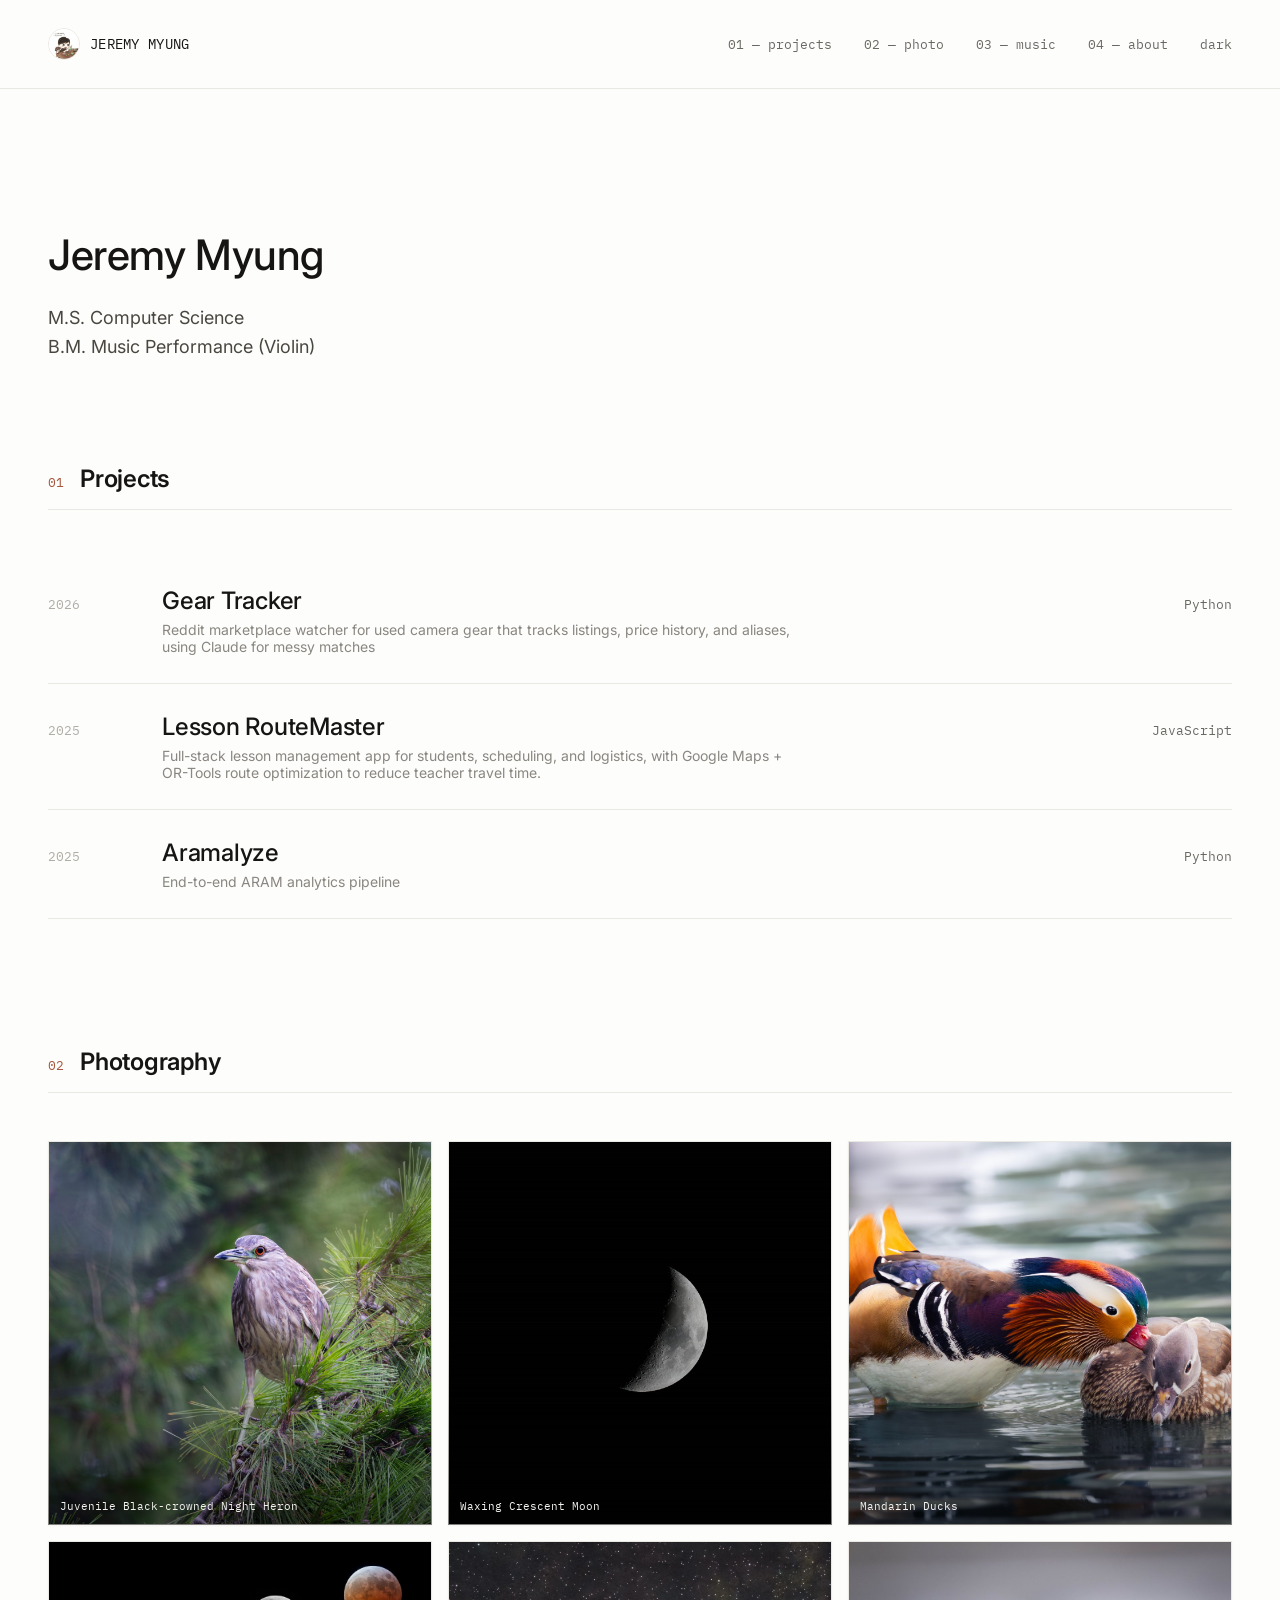
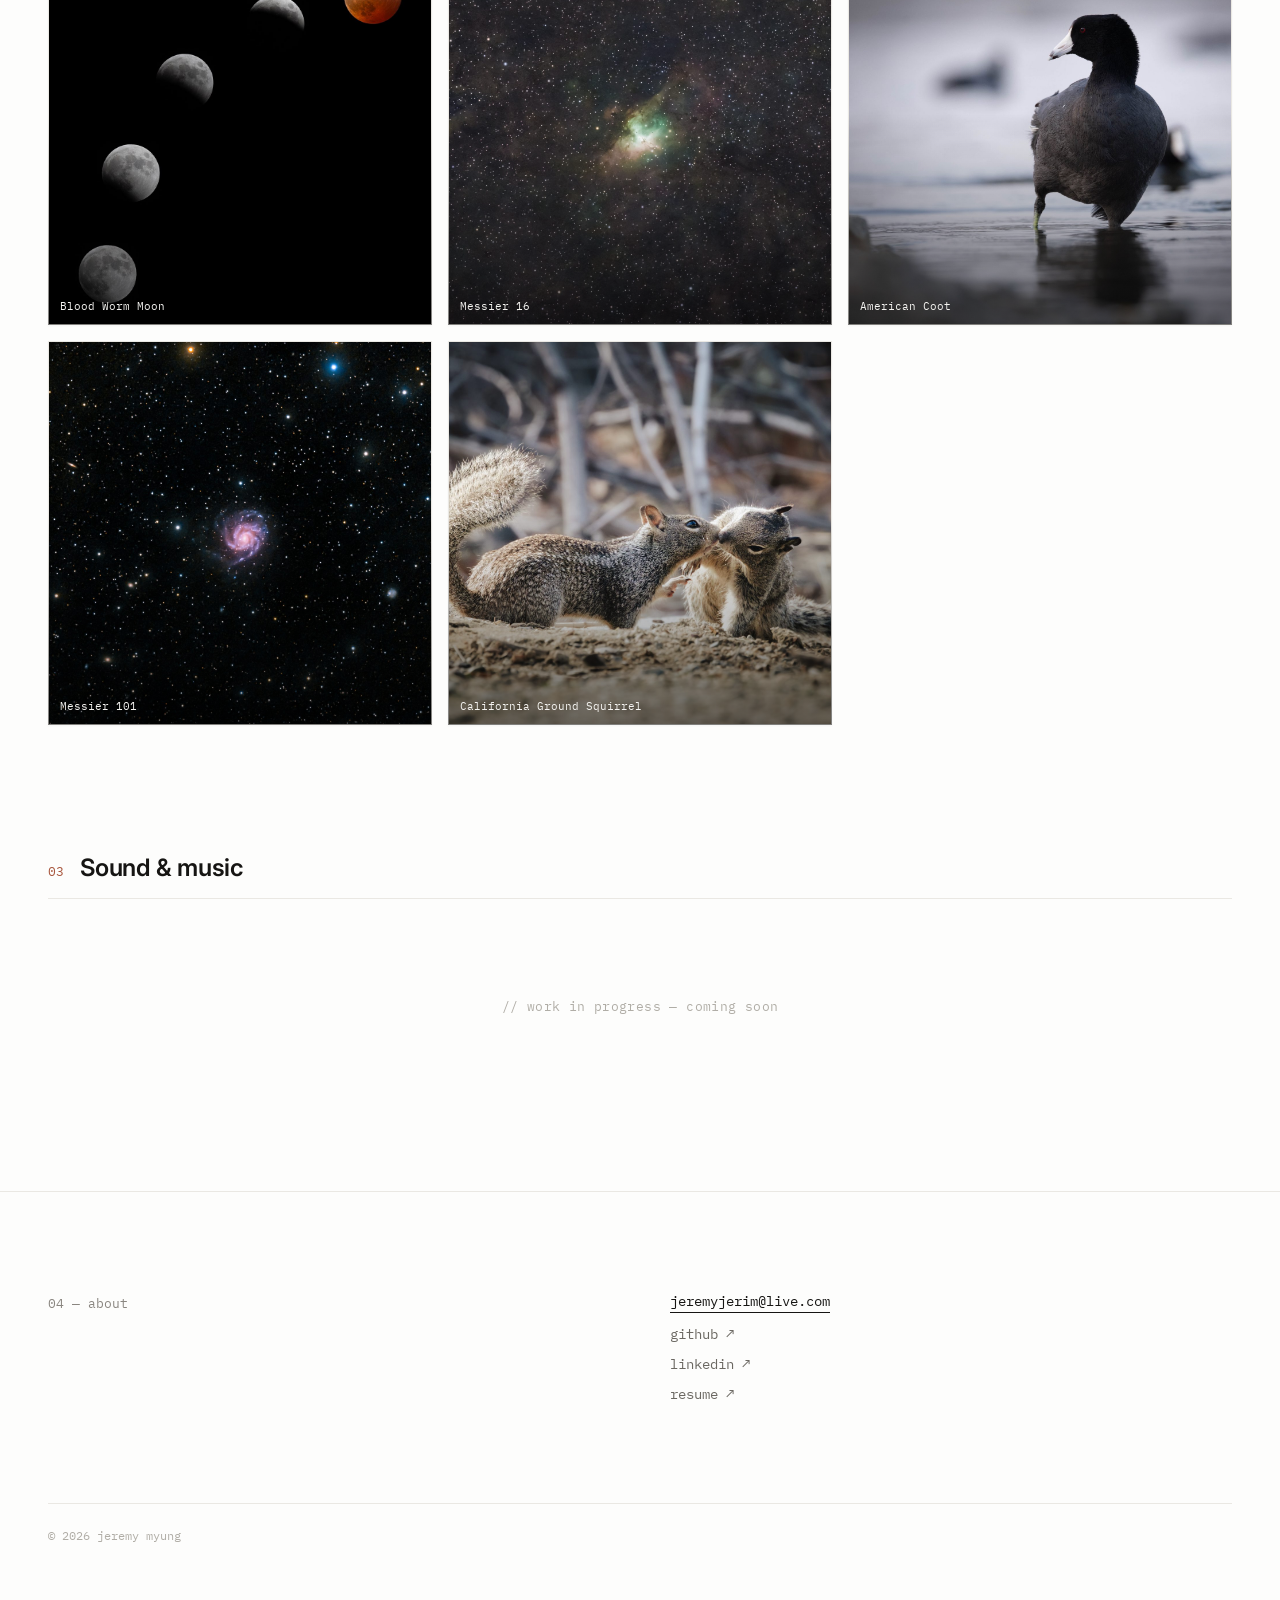
==== index.html @ 25c35e39 "Add a signature accent color, remove hardcoded about-section default --accent: a muted terracotta/ru" ====
<!DOCTYPE html>
<html lang="en">
<head>
  <meta charset="utf-8">
  <meta name="viewport" content="width=device-width, initial-scale=1">
  <title>Jeremy Myung</title>
  <script>
    (function () {
      var stored = localStorage.getItem('theme');
      var theme = stored || (window.matchMedia('(prefers-color-scheme: dark)').matches ? 'dark' : 'light');
      document.documentElement.setAttribute('data-theme', theme);
    })();
  </script>
  <link rel="preconnect" href="https://fonts.googleapis.com">
  <link href="https://fonts.googleapis.com/css2?family=Inter:wght@400;500;600;700&family=IBM+Plex+Mono:wght@400;500&display=swap" rel="stylesheet">
  <link rel="stylesheet" href="style.css">
  <script src="projects.js" defer></script>
  <script src="about.js" defer></script>
  <script src="photos.js" defer></script>
  <script src="theme.js" defer></script>
</head>
<body>

  <!-- NAV -->
  <nav>
    <div class="nav-inner">
      <div class="nav-brand">
        <div class="nav-avatar" id="hero-photo-wrap" style="display: none">
          <img id="hero-photo" alt="Jeremy Myung">
        </div>
        <div class="nav-name">JEREMY MYUNG</div>
      </div>
      <div class="nav-links">
        <a href="#work">01 — projects</a>
        <a href="#photo">02 — photo</a>
        <a href="#sound">03 — music</a>
        <a href="#about">04 — about</a>
        <button type="button" class="theme-toggle" id="theme-toggle" aria-label="Switch to dark mode">dark</button>
      </div>
    </div>
  </nav>

  <!-- HERO -->
  <section class="hero">
    <h1>Jeremy Myung</h1>
    <div class="mono hero-role" id="hero-role">// software engineer &amp; creative</div>
    <p class="hero-bio" id="hero-bio"></p>
  </section>

  <!-- WORK -->
  <section id="work" class="section">
    <div class="section-header">
      <span class="mono section-num">01</span>
      <h2>Projects</h2>
    </div>
    <div class="project-list" id="project-list">
      <span class="mono" style="color: var(--dim); font-size: 13px;">// loading projects…</span>
    </div>
  </section>

  <!-- PHOTO -->
  <section id="photo" class="section">
    <div class="section-header">
      <span class="mono section-num">02</span>
      <h2>Photography</h2>
    </div>
    <div class="photo-grid" id="photo-grid"></div>
  </section>

  <!-- SOUND -->
  <section id="sound" class="section">
    <div class="section-header">
      <span class="mono section-num">03</span>
      <h2>Sound &amp; music</h2>
    </div>
    <div class="sound-placeholder">
      <span class="mono">// work in progress — coming soon</span>
    </div>
  </section>

  <!-- ABOUT / FOOTER -->
  <div id="about" class="about-wrap">
    <div class="about-grid">
      <div class="about-text">
        <span class="mono about-label">04 — about</span>
        <p id="about-bio"></p>
      </div>
      <div class="about-links" id="about-links">
        <a href="mailto:hello@jeremymyung.com" class="mono contact-email" id="about-email">hello@jeremymyung.com</a>
        <a href="#" class="mono contact-link">github ↗</a>
        <a href="#" class="mono contact-link">are.na ↗</a>
      </div>
    </div>
    <footer>
      <span>© 2026 jeremy myung</span>
    </footer>
  </div>

</body>
</html>
---- style.css ----
*, *::before, *::after {
  box-sizing: border-box;
  margin: 0;
  padding: 0;
}

:root {
  --bg: #fdfdfc;
  --ink: #161513;
  --muted: #8a8680;
  --dim: #b0ada6;
  --soft: #6b6862;
  --border: #eae8e3;
  --hover-bg: #f7f6f3;
  --nav-bg: rgba(253, 253, 252, 0.88);
  --text-strong: #4a4740;
  --ink-hover: #322f2a;
  --accent: #a8563d;
  --content-max: 1400px;
  --edge-pad: clamp(24px, 4vw, 48px);
}

[data-theme="dark"] {
  --bg: #15140f;
  --ink: #f1efe9;
  --muted: #948f85;
  --dim: #5c584f;
  --soft: #b3ada2;
  --border: #2e2b25;
  --hover-bg: #1e1c17;
  --accent: #dd9470;
  --nav-bg: rgba(21, 20, 15, 0.88);
  --text-strong: #d9d6cd;
  --ink-hover: #ded9d0;
}

html { scroll-behavior: smooth; }

body {
  font-family: 'Inter', Helvetica, Arial, sans-serif;
  background: var(--bg);
  color: var(--ink);
  min-height: 100vh;
  transition: background-color 0.2s ease, color 0.2s ease;
}

::selection {
  background: var(--ink);
  color: var(--bg);
}

a {
  text-decoration: none;
  color: inherit;
}

.mono {
  font-family: 'IBM Plex Mono', monospace;
}

/* NAV */
nav {
  position: sticky;
  top: 0;
  z-index: 10;
  background: var(--nav-bg);
  backdrop-filter: blur(6px);
  -webkit-backdrop-filter: blur(6px);
  border-bottom: 1px solid var(--border);
}

.nav-inner {
  display: flex;
  justify-content: space-between;
  align-items: center;
  max-width: var(--content-max);
  margin: 0 auto;
  padding: 28px var(--edge-pad);
}

.nav-name {
  font-family: 'IBM Plex Mono', monospace;
  font-size: 14px;
  letter-spacing: 0.02em;
}

.nav-brand {
  display: flex;
  align-items: center;
  gap: 10px;
}

.nav-avatar {
  flex-shrink: 0;
  width: 32px;
  height: 32px;
  border-radius: 50%;
  overflow: hidden;
  border: 1px solid var(--border);
}

.nav-avatar img {
  display: block;
  width: 100%;
  height: 100%;
  object-fit: cover;
}

.nav-links {
  display: flex;
  flex-wrap: wrap;
  align-items: center;
  gap: 12px 32px;
  font-family: 'IBM Plex Mono', monospace;
  font-size: 13px;
  color: var(--soft);
}

.nav-links a {
  white-space: nowrap;
}

.nav-links a:hover {
  color: var(--accent);
}

.theme-toggle {
  background: none;
  border: none;
  padding: 0;
  font-family: 'IBM Plex Mono', monospace;
  font-size: 13px;
  line-height: 1;
  color: var(--soft);
  cursor: pointer;
}

.theme-toggle:hover {
  color: var(--accent);
}

/* HERO */
.hero {
  padding: clamp(80px, 12vw, 140px) var(--edge-pad) clamp(70px, 8vw, 120px);
  max-width: var(--content-max);
  margin: 0 auto;
}

.hero h1 {
  font-size: clamp(28px, 2vw + 20px, 42px);
  font-weight: 500;
  letter-spacing: -0.01em;
  margin-bottom: 24px;
}

.hero-role {
  font-size: 13px;
  color: var(--muted);
  margin-bottom: 24px;
  letter-spacing: 0.03em;
}

.hero-bio {
  font-size: clamp(16px, 0.3vw + 15px, 18px);
  line-height: 1.6;
  color: var(--text-strong);
  max-width: 560px;
  white-space: pre-line;
}

/* SECTIONS */
.section {
  padding: 0 var(--edge-pad) clamp(80px, 10vw, 140px);
  max-width: var(--content-max);
  margin: 0 auto;
}

.section-header {
  display: flex;
  align-items: baseline;
  gap: 16px;
  margin-bottom: 48px;
  border-bottom: 1px solid var(--border);
  padding-bottom: 16px;
}

.section-num {
  font-size: 13px;
  color: var(--accent);
}

.section-header h2 {
  font-size: clamp(20px, 0.5vw + 18px, 24px);
  font-weight: 600;
  letter-spacing: -0.01em;
}

/* PROJECTS */
.project-list {
  display: flex;
  flex-direction: column;
}

.project-row {
  display: grid;
  grid-template-columns: 90px 1fr auto;
  gap: 24px;
  align-items: baseline;
  padding: 28px 0;
  border-bottom: 1px solid var(--border);
  transition: background 0.15s;
}

.project-row:hover {
  background: var(--hover-bg);
  padding-left: 8px;
  padding-right: 8px;
  margin-left: -8px;
  margin-right: -8px;
}

.project-year {
  font-size: 13px;
  color: var(--dim);
}

.project-title {
  font-size: 24px;
  font-weight: 500;
  letter-spacing: -0.01em;
  margin-bottom: 6px;
}

.project-desc {
  font-size: 14px;
  color: var(--muted);
  max-width: 640px;
}

.project-tag {
  font-size: 13px;
  color: var(--soft);
  white-space: nowrap;
}

/* PHOTOGRAPHY */
.photo-grid {
  display: grid;
  grid-template-columns: repeat(3, 1fr);
  gap: 16px;
}

.photo-item {
  position: relative;
  aspect-ratio: 1 / 1;
  display: flex;
  align-items: flex-end;
  padding: 12px;
  cursor: zoom-in;
}

.photo-item img {
  position: absolute;
  inset: 0;
  width: 100%;
  height: 100%;
  object-fit: cover;
}

.photo-grid img {
  border: 1px solid var(--border);
  box-shadow: 0 1px 2px rgba(0, 0, 0, 0.04);
}

.photo-item::after {
  content: '';
  position: absolute;
  inset: 0;
  background: linear-gradient(to top, rgba(0, 0, 0, 0.45), transparent 55%);
}

.photo-label {
  position: relative;
  z-index: 1;
  font-size: 11px;
  color: #f4f3f0;
}

.photo-grid-empty {
  grid-column: 1 / -1;
  padding: 48px 0;
  text-align: center;
}

.photo-grid-empty .mono {
  font-size: 13px;
  color: var(--dim);
  letter-spacing: 0.03em;
}

/* LIGHTBOX */
.lightbox {
  position: fixed;
  inset: 0;
  z-index: 100;
  display: flex;
  align-items: center;
  justify-content: center;
  background: rgba(10, 9, 8, 0.92);
  opacity: 0;
  transition: opacity 0.2s;
  cursor: zoom-out;
}

.lightbox.open {
  opacity: 1;
}

.lightbox img {
  max-width: 90vw;
  max-height: 90vh;
  object-fit: contain;
  box-shadow: 0 20px 60px rgba(0, 0, 0, 0.4);
}

.lightbox-close {
  position: absolute;
  top: 24px;
  right: 32px;
  background: none;
  border: none;
  color: #fdfdfc;
  font-size: 20px;
  line-height: 1;
  padding: 8px;
  cursor: pointer;
}

.lightbox-close:hover {
  color: var(--dim);
}

/* SOUND */
.sound-placeholder {
  padding: 48px 0;
  text-align: center;
}

.sound-placeholder .mono {
  font-size: 13px;
  color: var(--dim);
  letter-spacing: 0.03em;
}

/* ABOUT */
.about-wrap {
  padding: clamp(60px, 8vw, 100px) var(--edge-pad) 60px;
  max-width: var(--content-max);
  margin: 0 auto;
  border-top: 1px solid var(--border);
}

.about-grid {
  display: grid;
  grid-template-columns: 1fr 1fr;
  gap: 60px;
  margin-bottom: 100px;
}

.about-label {
  font-size: 13px;
  color: var(--muted);
}

.about-text p {
  font-size: 20px;
  line-height: 1.6;
  margin-top: 24px;
  max-width: 480px;
}

.about-links {
  display: flex;
  flex-direction: column;
  gap: 12px;
  align-items: flex-start;
  justify-content: center;
}

.contact-email {
  font-size: 14px;
  border-bottom: 1px solid var(--ink);
  padding-bottom: 2px;
}

.contact-link {
  font-size: 14px;
  color: var(--soft);
}

.contact-link:hover,
.contact-email:hover {
  color: var(--accent);
}

/* FOOTER */
footer {
  display: flex;
  justify-content: space-between;
  font-family: 'IBM Plex Mono', monospace;
  font-size: 12px;
  color: var(--dim);
  padding-top: 24px;
  border-top: 1px solid var(--border);
}

/* RESPONSIVE */
@media (min-width: 1500px) {
  .photo-grid {
    grid-template-columns: repeat(4, 1fr);
  }
}

@media (max-width: 900px) {
  .project-row {
    grid-template-columns: 60px 1fr;
    grid-template-rows: auto auto;
  }

  .project-tag {
    grid-column: 2;
  }

  .about-grid {
    grid-template-columns: 1fr;
    gap: 40px;
    margin-bottom: 60px;
  }
}

@media (max-width: 768px) {
  .nav-inner {
    flex-direction: column;
    align-items: flex-start;
    gap: 16px;
    padding-top: 20px;
    padding-bottom: 20px;
  }

  .nav-links {
    gap: 20px;
  }

  .photo-grid {
    grid-template-columns: repeat(2, 1fr);
  }

  footer {
    flex-direction: column;
    gap: 8px;
  }
}
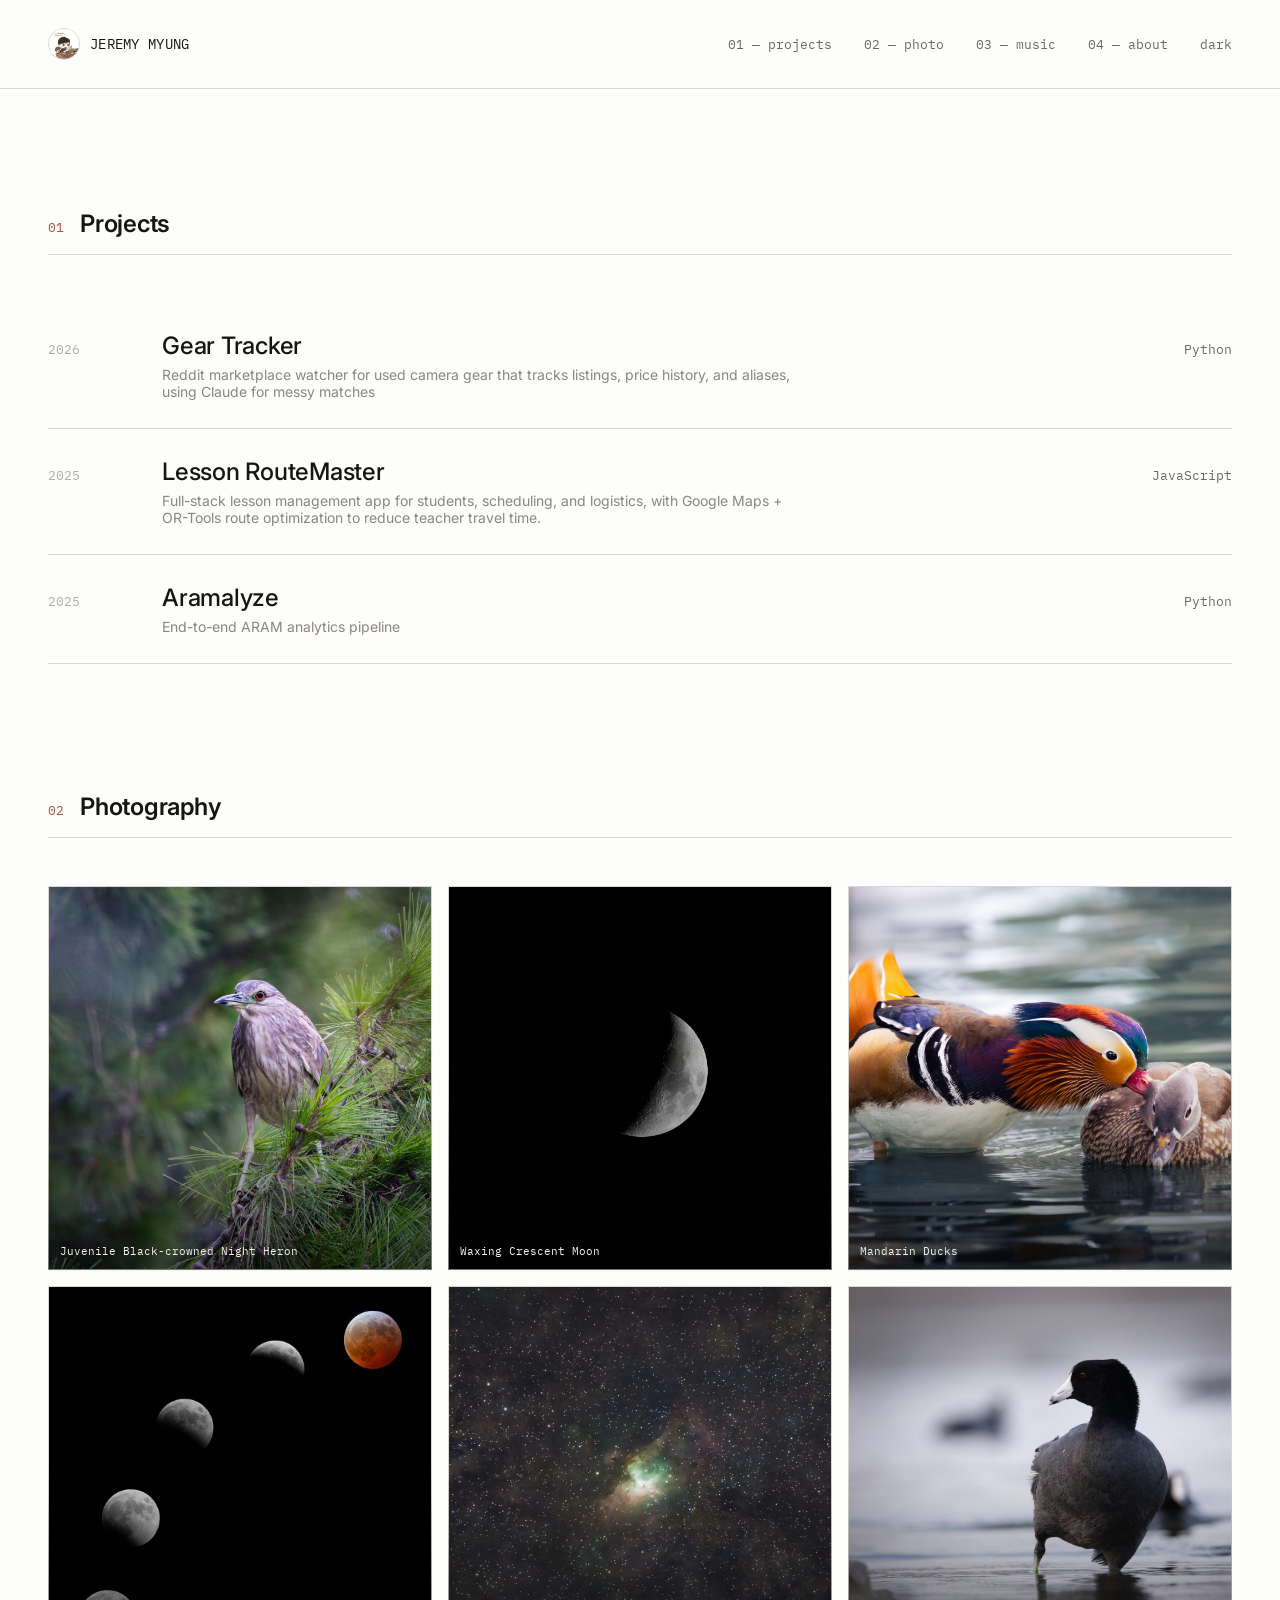
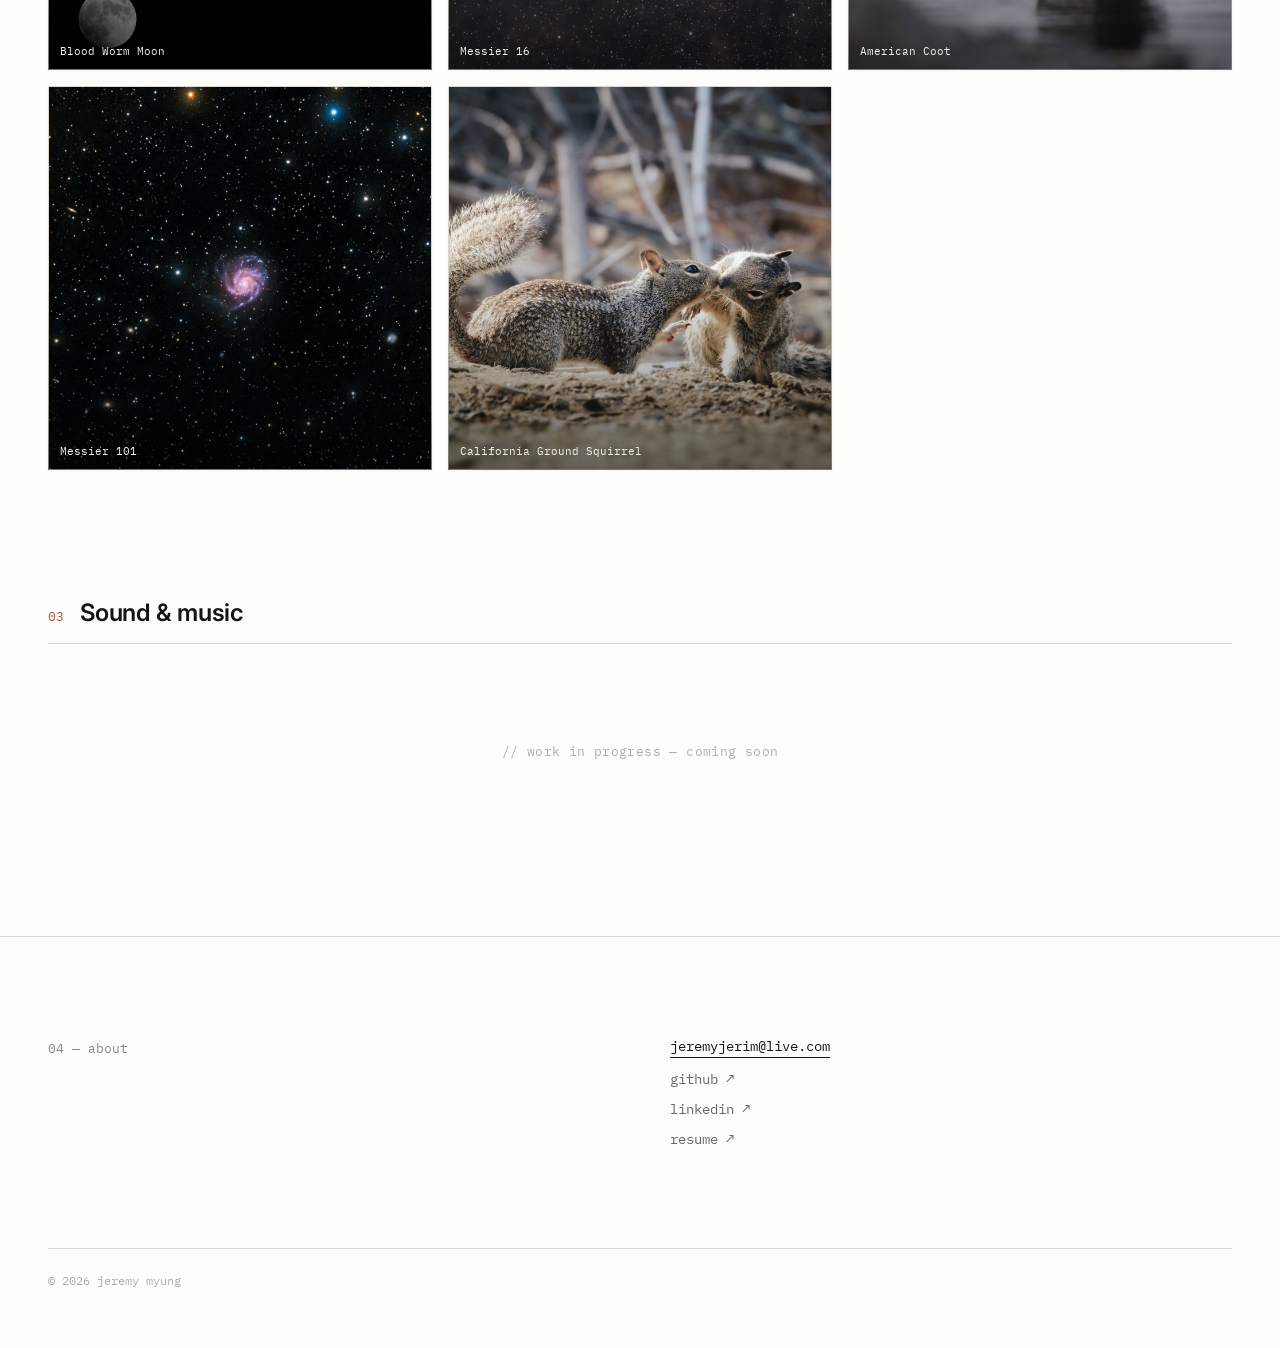
==== commit 7047dd24: "Remove the hero section, add top padding to compensate Name still shows via the nav avatar, so it's " ====
--- a/index.html
+++ b/index.html
@@ -39,13 +39,6 @@
       </div>
     </div>
   </nav>
-
-  <!-- HERO -->
-  <section class="hero">
-    <h1>Jeremy Myung</h1>
-    <div class="mono hero-role" id="hero-role">// software engineer &amp; creative</div>
-    <p class="hero-bio" id="hero-bio"></p>
-  </section>
 
   <!-- WORK -->
   <section id="work" class="section">
--- a/style.css
+++ b/style.css
@@ -10,7 +10,7 @@
   --muted: #8a8680;
   --dim: #b0ada6;
   --soft: #6b6862;
-  --border: #eae8e3;
+  --border: #dbd7cf;
   --hover-bg: #f7f6f3;
   --nav-bg: rgba(253, 253, 252, 0.88);
   --text-strong: #4a4740;
@@ -175,6 +175,10 @@
   margin: 0 auto;
 }
 
+#work {
+  padding-top: clamp(60px, 10vw, 120px);
+}
+
 .section-header {
   display: flex;
   align-items: baseline;
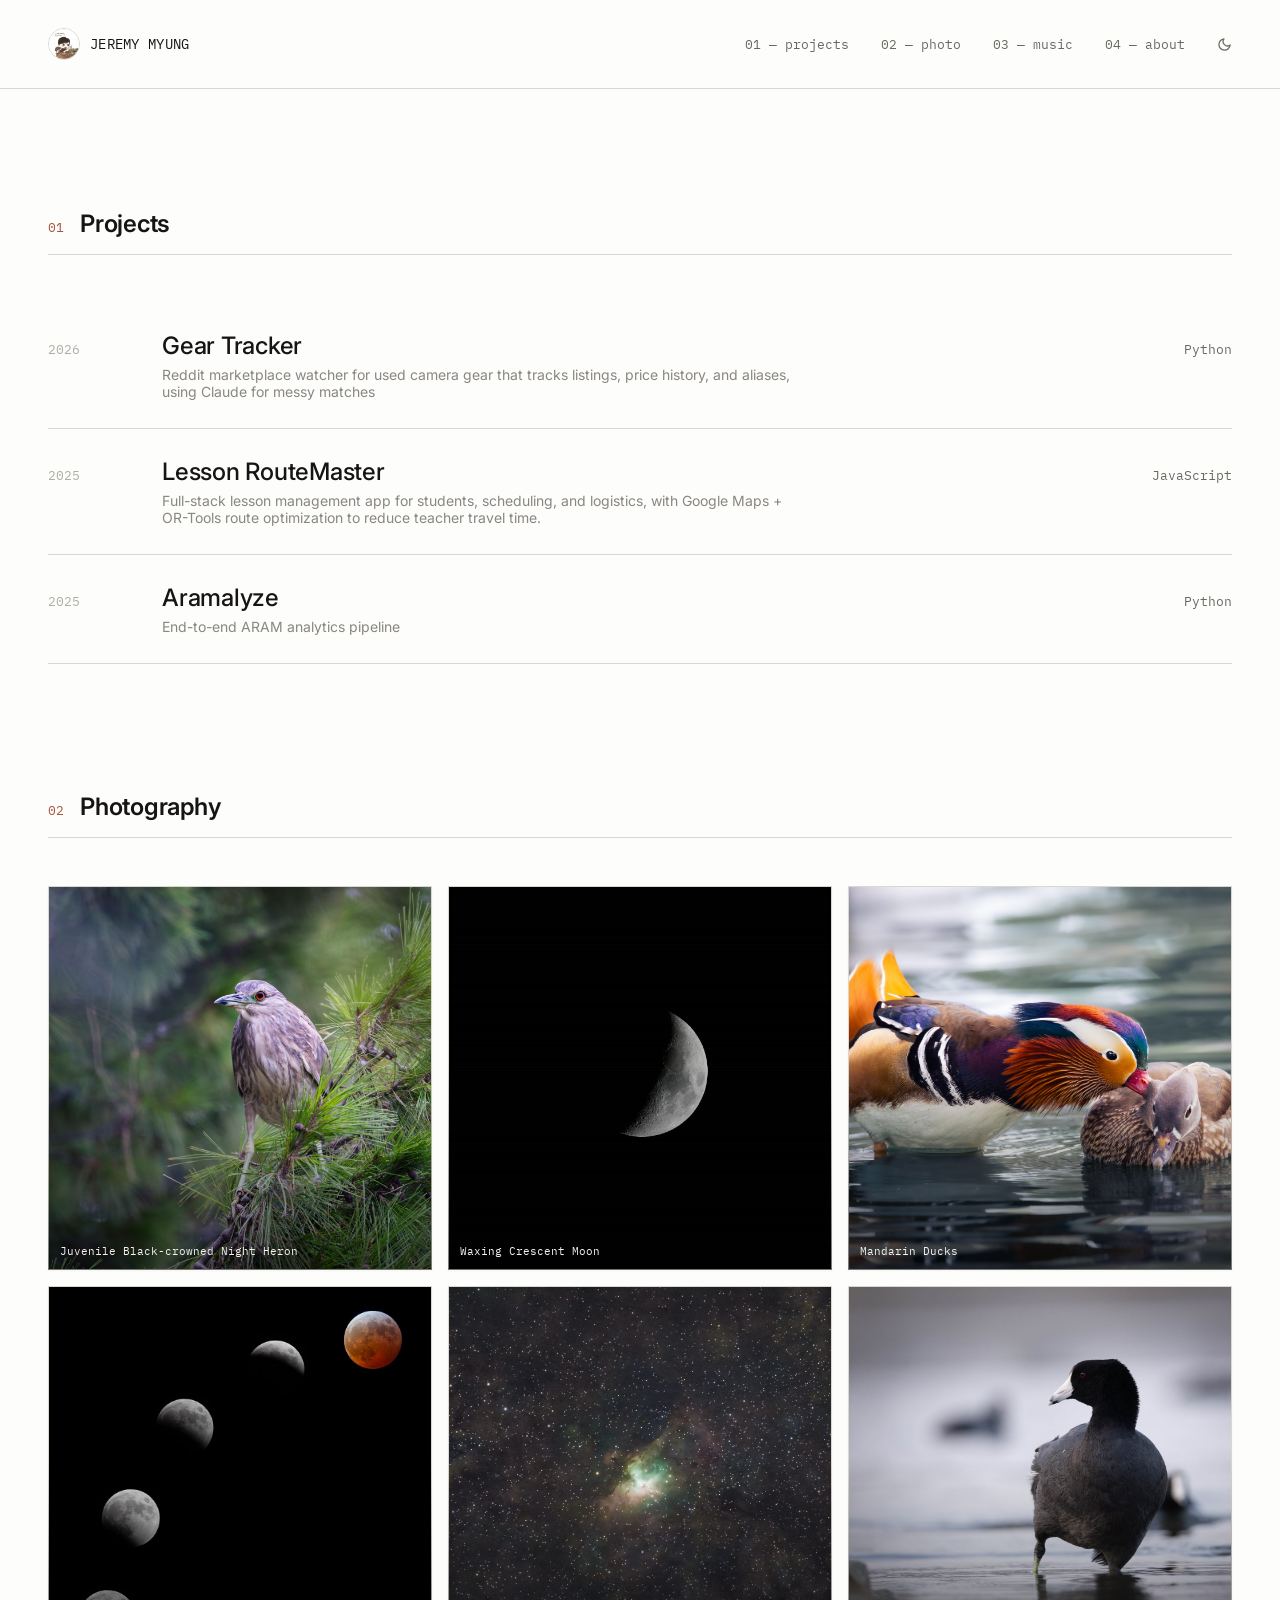
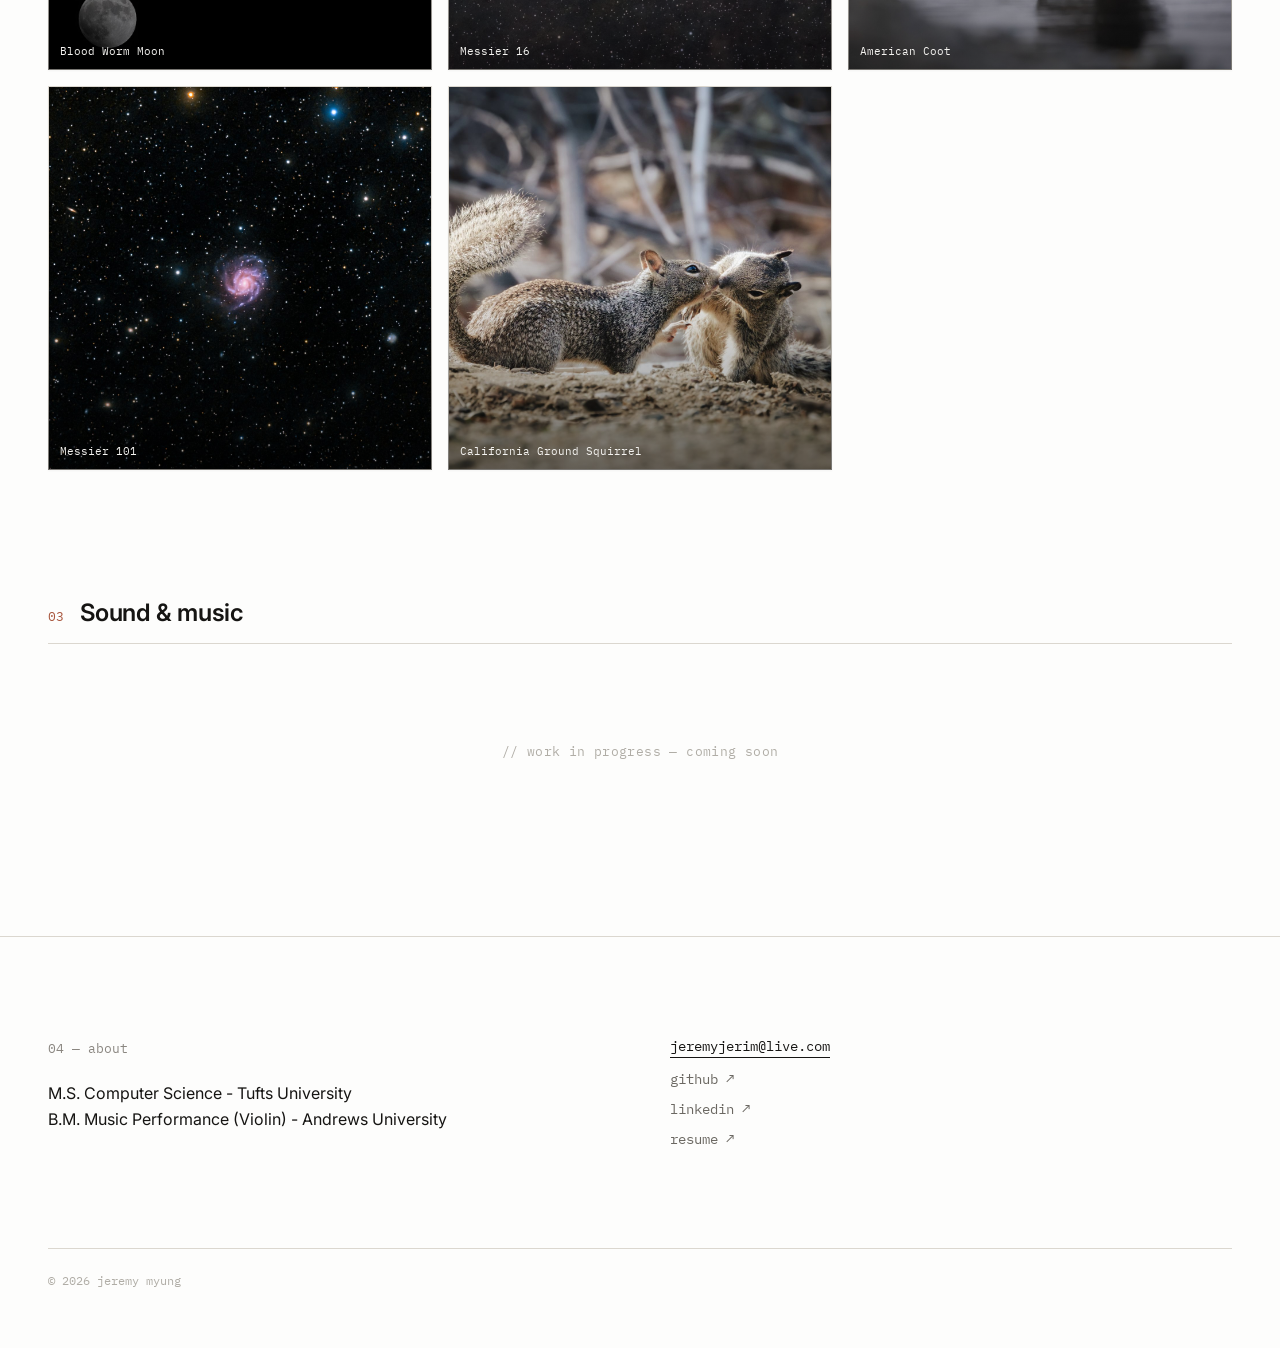
==== commit 5f289225: "Replace the text dark/light toggle with sun/moon icons Minimal thin-stroke inline SVGs (matching the" ====
--- a/index.html
+++ b/index.html
@@ -35,7 +35,7 @@
         <a href="#photo">02 — photo</a>
         <a href="#sound">03 — music</a>
         <a href="#about">04 — about</a>
-        <button type="button" class="theme-toggle" id="theme-toggle" aria-label="Switch to dark mode">dark</button>
+        <button type="button" class="theme-toggle" id="theme-toggle" aria-label="Switch to dark mode"><svg width="15" height="15" viewBox="0 0 24 24" fill="none" stroke="currentColor" stroke-width="2" stroke-linecap="round" stroke-linejoin="round"><path d="M21 12.79A9 9 0 1 1 11.21 3 7 7 0 0 0 21 12.79z"/></svg></button>
       </div>
     </div>
   </nav>
--- a/style.css
+++ b/style.css
@@ -21,7 +21,7 @@
 }
 
 [data-theme="dark"] {
-  --bg: #15140f;
+  --bg: #1a1813;
   --ink: #f1efe9;
   --muted: #948f85;
   --dim: #5c584f;
@@ -29,7 +29,7 @@
   --border: #2e2b25;
   --hover-bg: #1e1c17;
   --accent: #dd9470;
-  --nav-bg: rgba(21, 20, 15, 0.88);
+  --nav-bg: rgba(26, 24, 19, 0.88);
   --text-strong: #d9d6cd;
   --ink-hover: #ded9d0;
 }
@@ -125,12 +125,11 @@
 }
 
 .theme-toggle {
+  display: flex;
+  align-items: center;
   background: none;
   border: none;
   padding: 0;
-  font-family: 'IBM Plex Mono', monospace;
-  font-size: 13px;
-  line-height: 1;
   color: var(--soft);
   cursor: pointer;
 }
@@ -294,6 +293,26 @@
   grid-column: 1 / -1;
   padding: 48px 0;
   text-align: center;
+}
+
+.show-more-btn {
+  align-self: center;
+  width: fit-content;
+  margin: 24px auto 0;
+  padding: 10px 20px;
+  font-family: 'IBM Plex Mono', monospace;
+  font-size: 13px;
+  color: var(--soft);
+  background: none;
+  border: 1px solid var(--border);
+  border-radius: 2px;
+  cursor: pointer;
+  transition: color 0.15s, border-color 0.15s;
+}
+
+.show-more-btn:hover {
+  color: var(--accent);
+  border-color: var(--accent);
 }
 
 .photo-grid-empty .mono {
@@ -377,10 +396,11 @@
 }
 
 .about-text p {
-  font-size: 20px;
+  font-size: 16px;
   line-height: 1.6;
   margin-top: 24px;
   max-width: 480px;
+  white-space: pre-line;
 }
 
 .about-links {
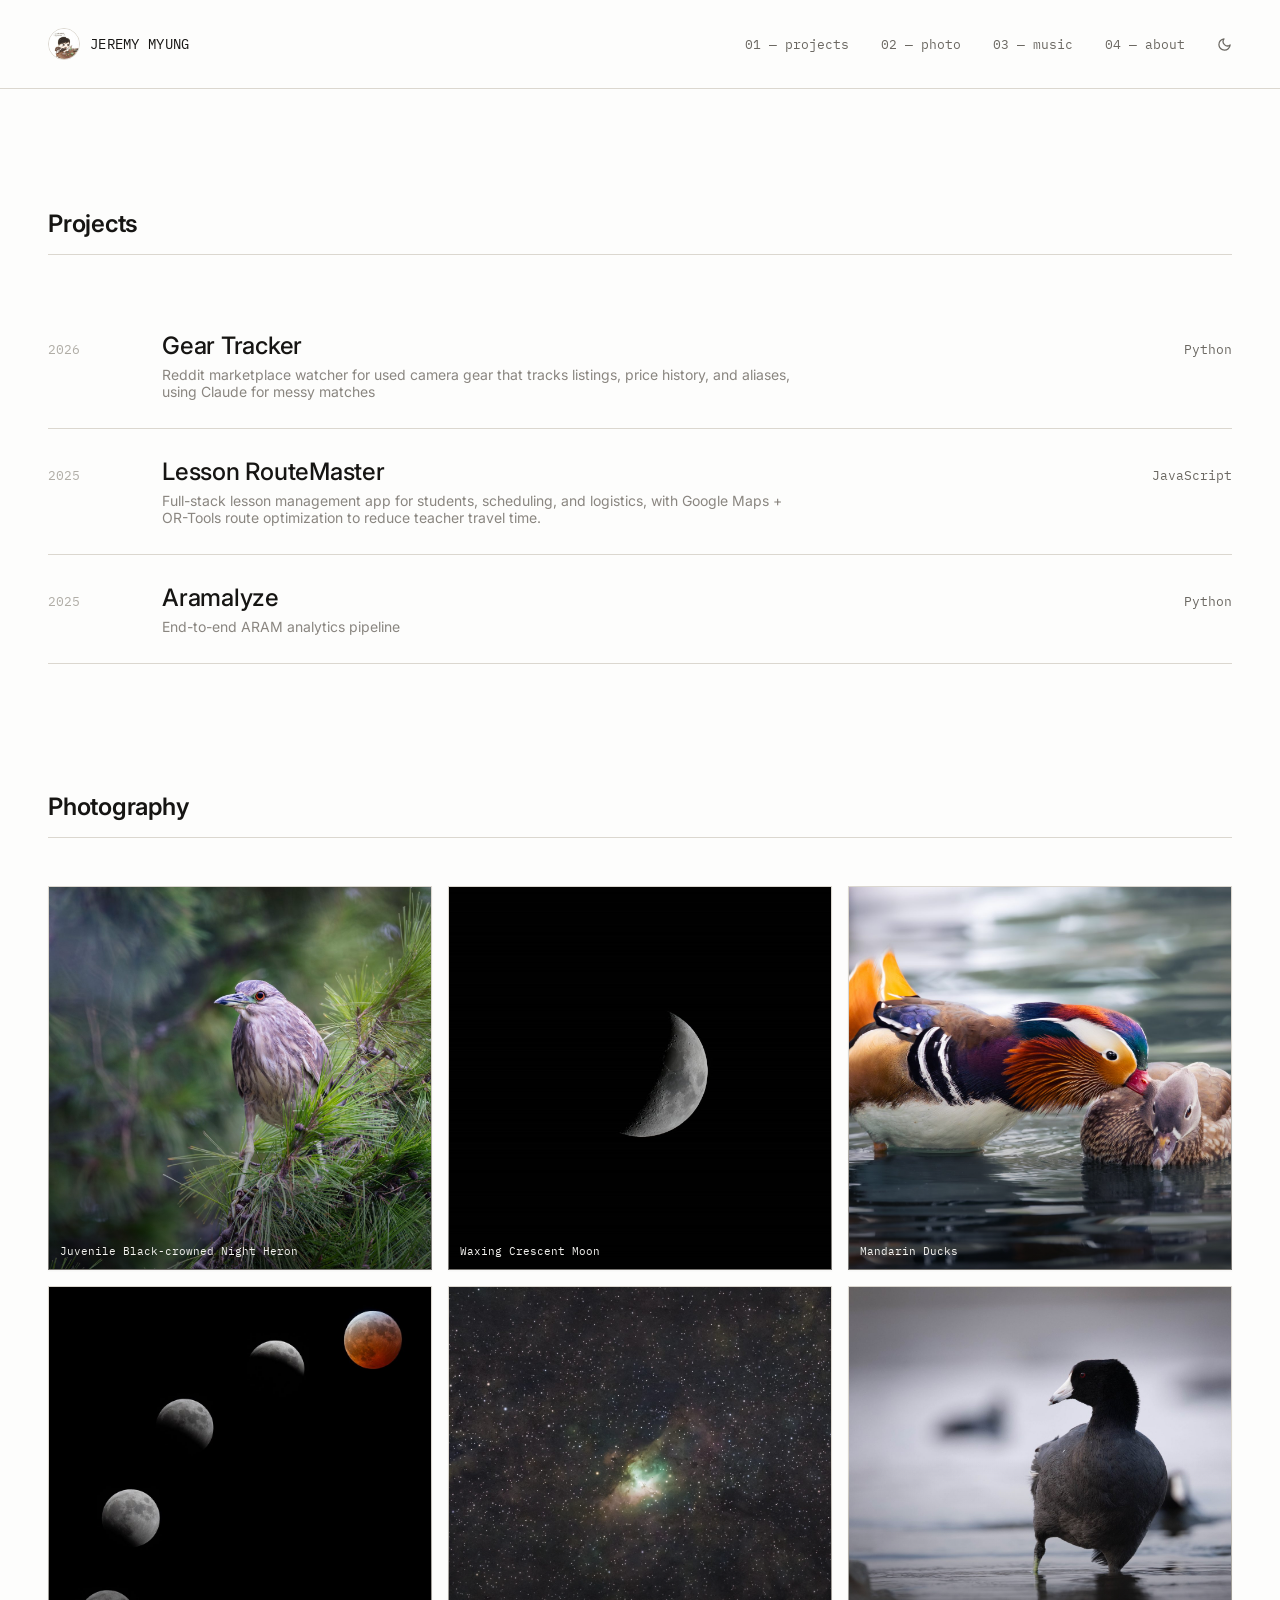
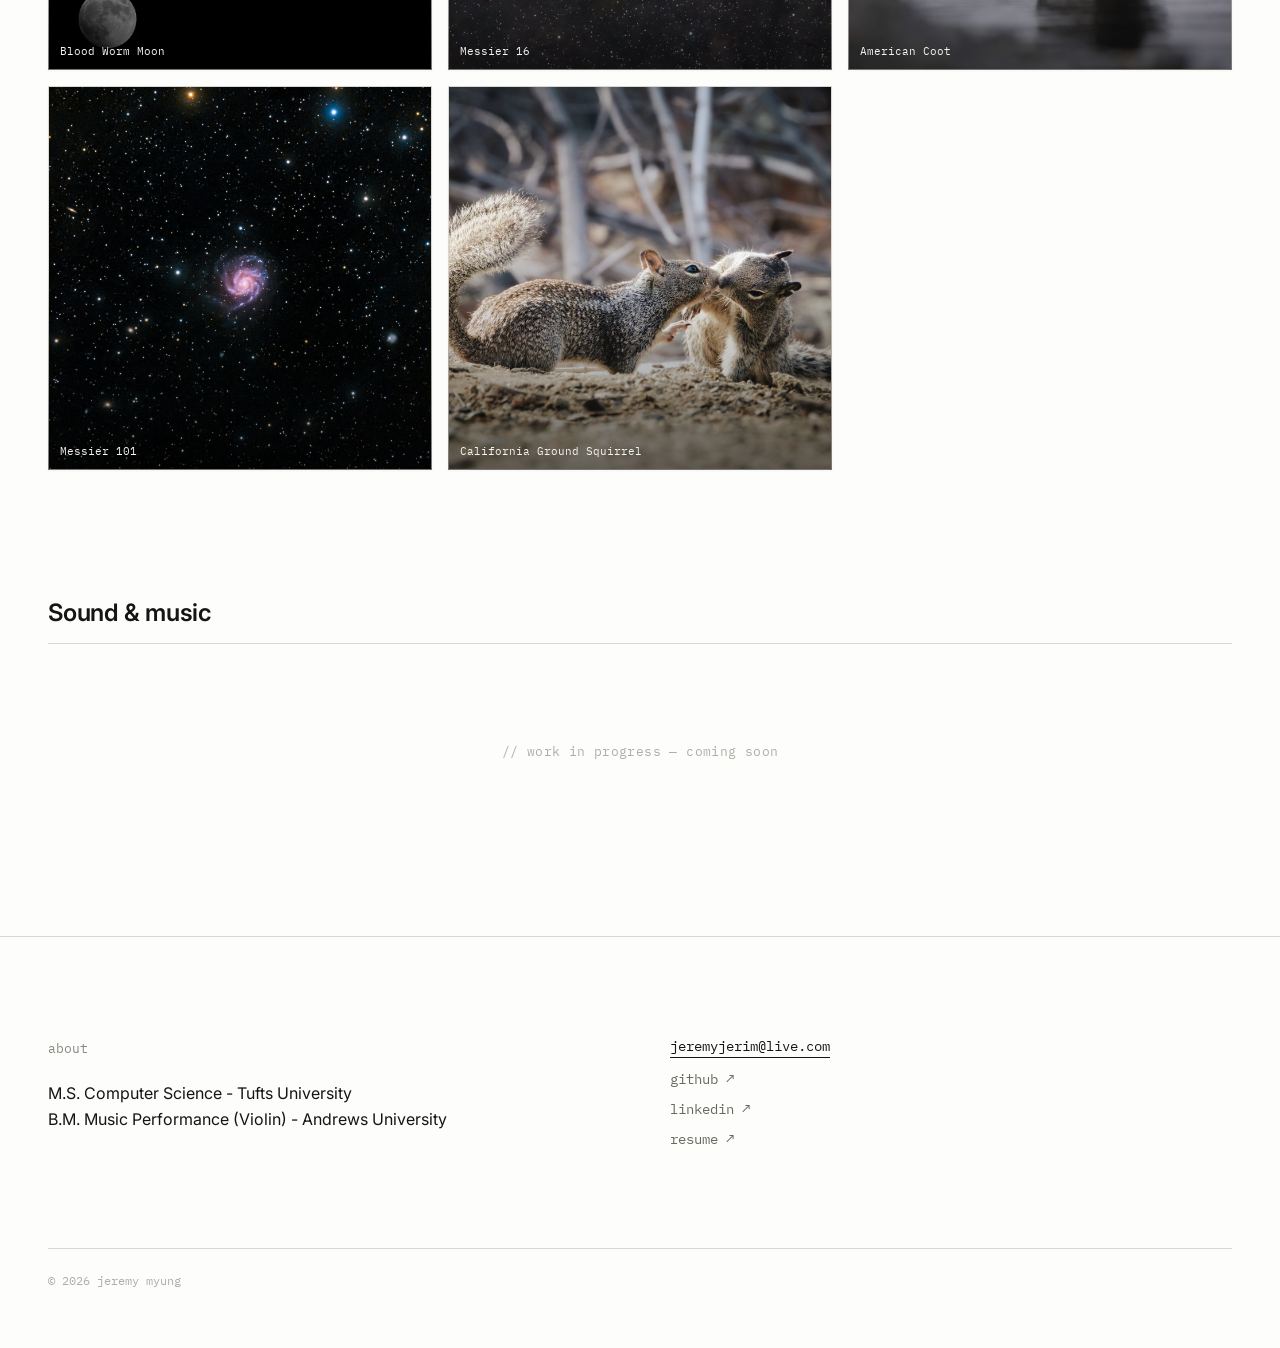
==== commit 461d48db: "Remove number labels from section headings Projects/Photography/Sound & music no longer show 01/02/0" ====
--- a/index.html
+++ b/index.html
@@ -43,7 +43,6 @@
   <!-- WORK -->
   <section id="work" class="section">
     <div class="section-header">
-      <span class="mono section-num">01</span>
       <h2>Projects</h2>
     </div>
     <div class="project-list" id="project-list">
@@ -54,7 +53,6 @@
   <!-- PHOTO -->
   <section id="photo" class="section">
     <div class="section-header">
-      <span class="mono section-num">02</span>
       <h2>Photography</h2>
     </div>
     <div class="photo-grid" id="photo-grid"></div>
@@ -63,7 +61,6 @@
   <!-- SOUND -->
   <section id="sound" class="section">
     <div class="section-header">
-      <span class="mono section-num">03</span>
       <h2>Sound &amp; music</h2>
     </div>
     <div class="sound-placeholder">
@@ -75,7 +72,7 @@
   <div id="about" class="about-wrap">
     <div class="about-grid">
       <div class="about-text">
-        <span class="mono about-label">04 — about</span>
+        <span class="mono about-label">about</span>
         <p id="about-bio"></p>
       </div>
       <div class="about-links" id="about-links">
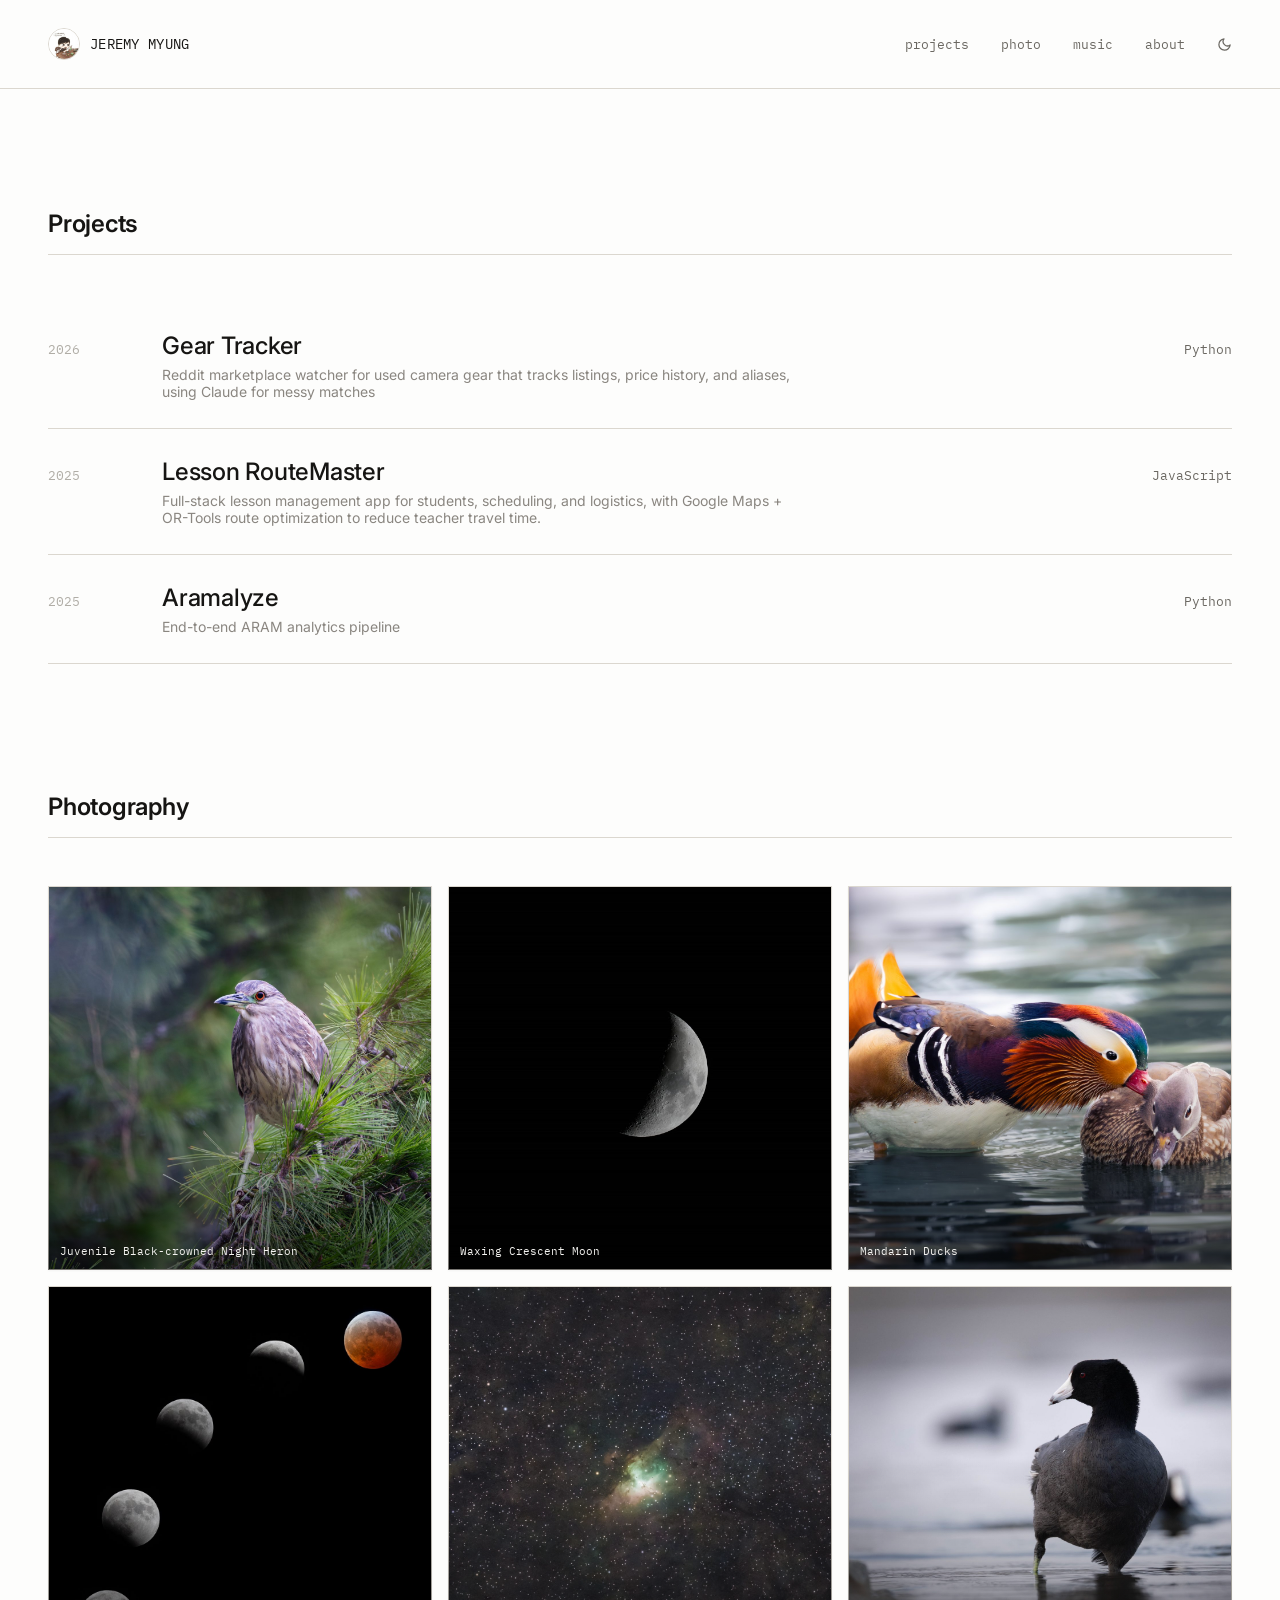
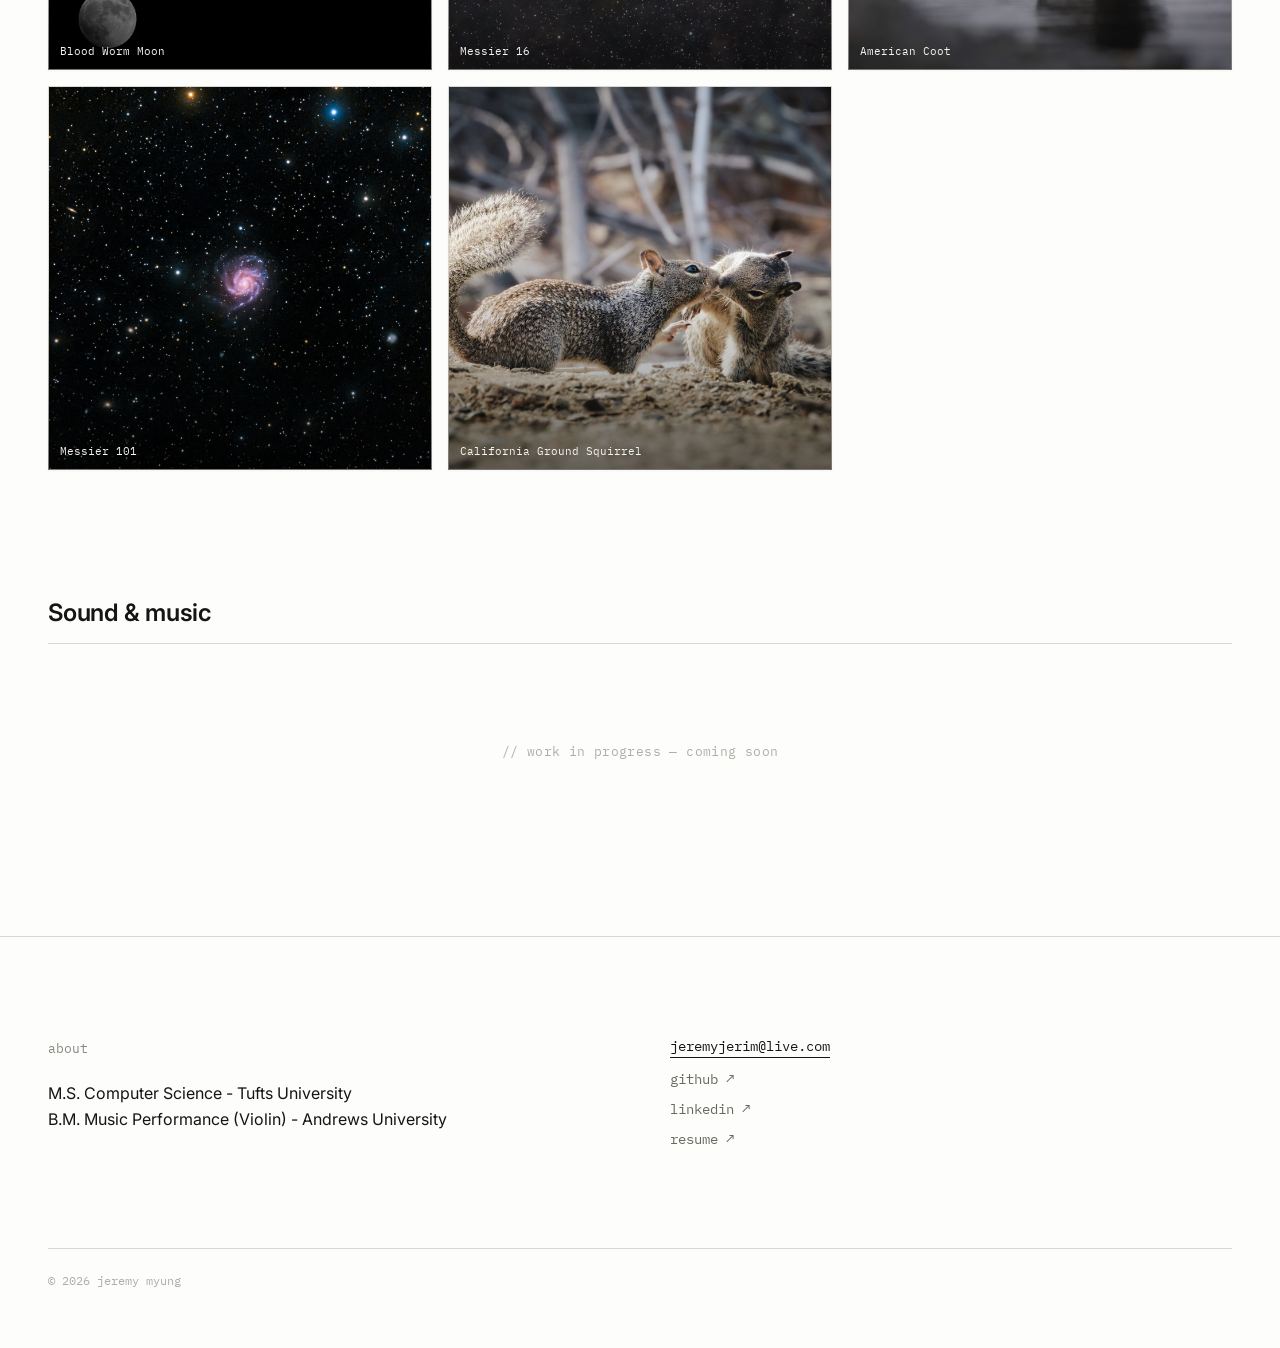
==== commit 43a74f82: "Remove number labels from nav links too Same cleanup as the section headings, extended to "01 -- pro" ====
--- a/index.html
+++ b/index.html
@@ -31,10 +31,10 @@
         <div class="nav-name">JEREMY MYUNG</div>
       </div>
       <div class="nav-links">
-        <a href="#work">01 — projects</a>
-        <a href="#photo">02 — photo</a>
-        <a href="#sound">03 — music</a>
-        <a href="#about">04 — about</a>
+        <a href="#work">projects</a>
+        <a href="#photo">photo</a>
+        <a href="#sound">music</a>
+        <a href="#about">about</a>
         <button type="button" class="theme-toggle" id="theme-toggle" aria-label="Switch to dark mode"><svg width="15" height="15" viewBox="0 0 24 24" fill="none" stroke="currentColor" stroke-width="2" stroke-linecap="round" stroke-linejoin="round"><path d="M21 12.79A9 9 0 1 1 11.21 3 7 7 0 0 0 21 12.79z"/></svg></button>
       </div>
     </div>
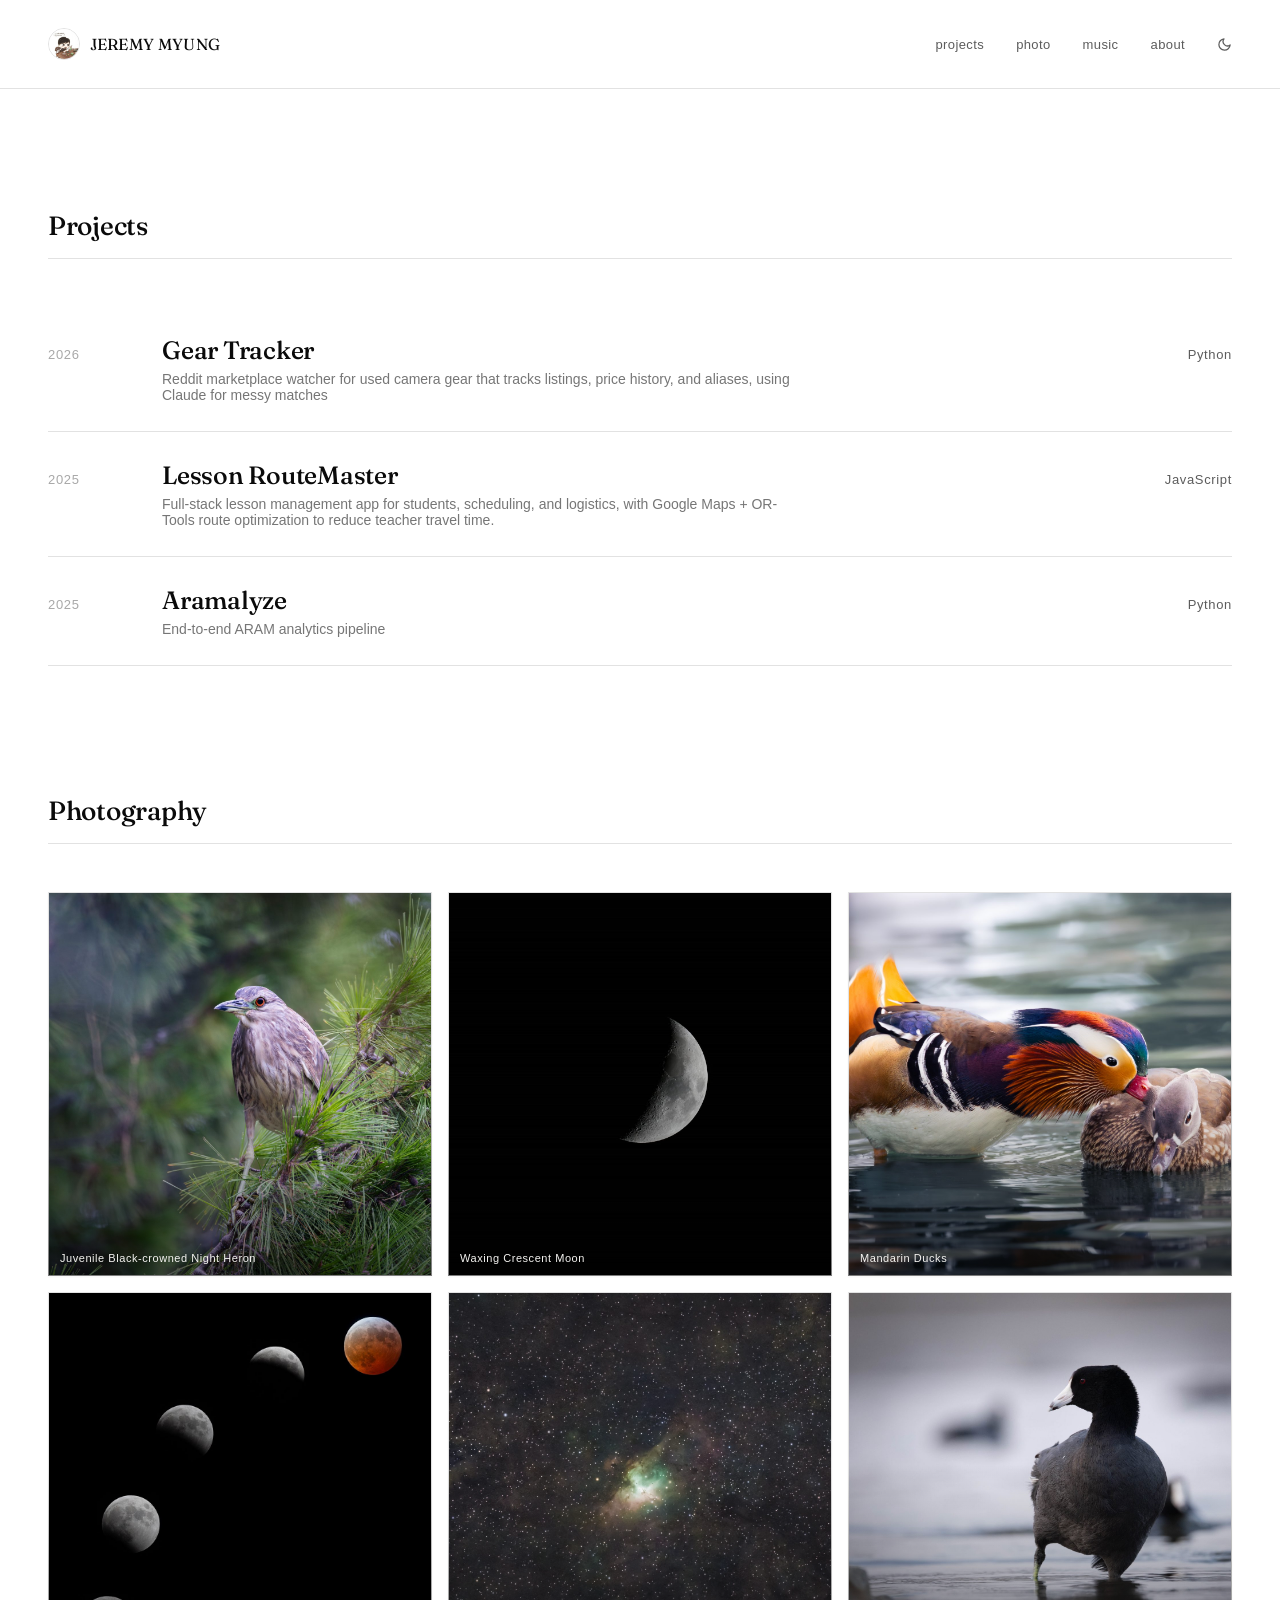
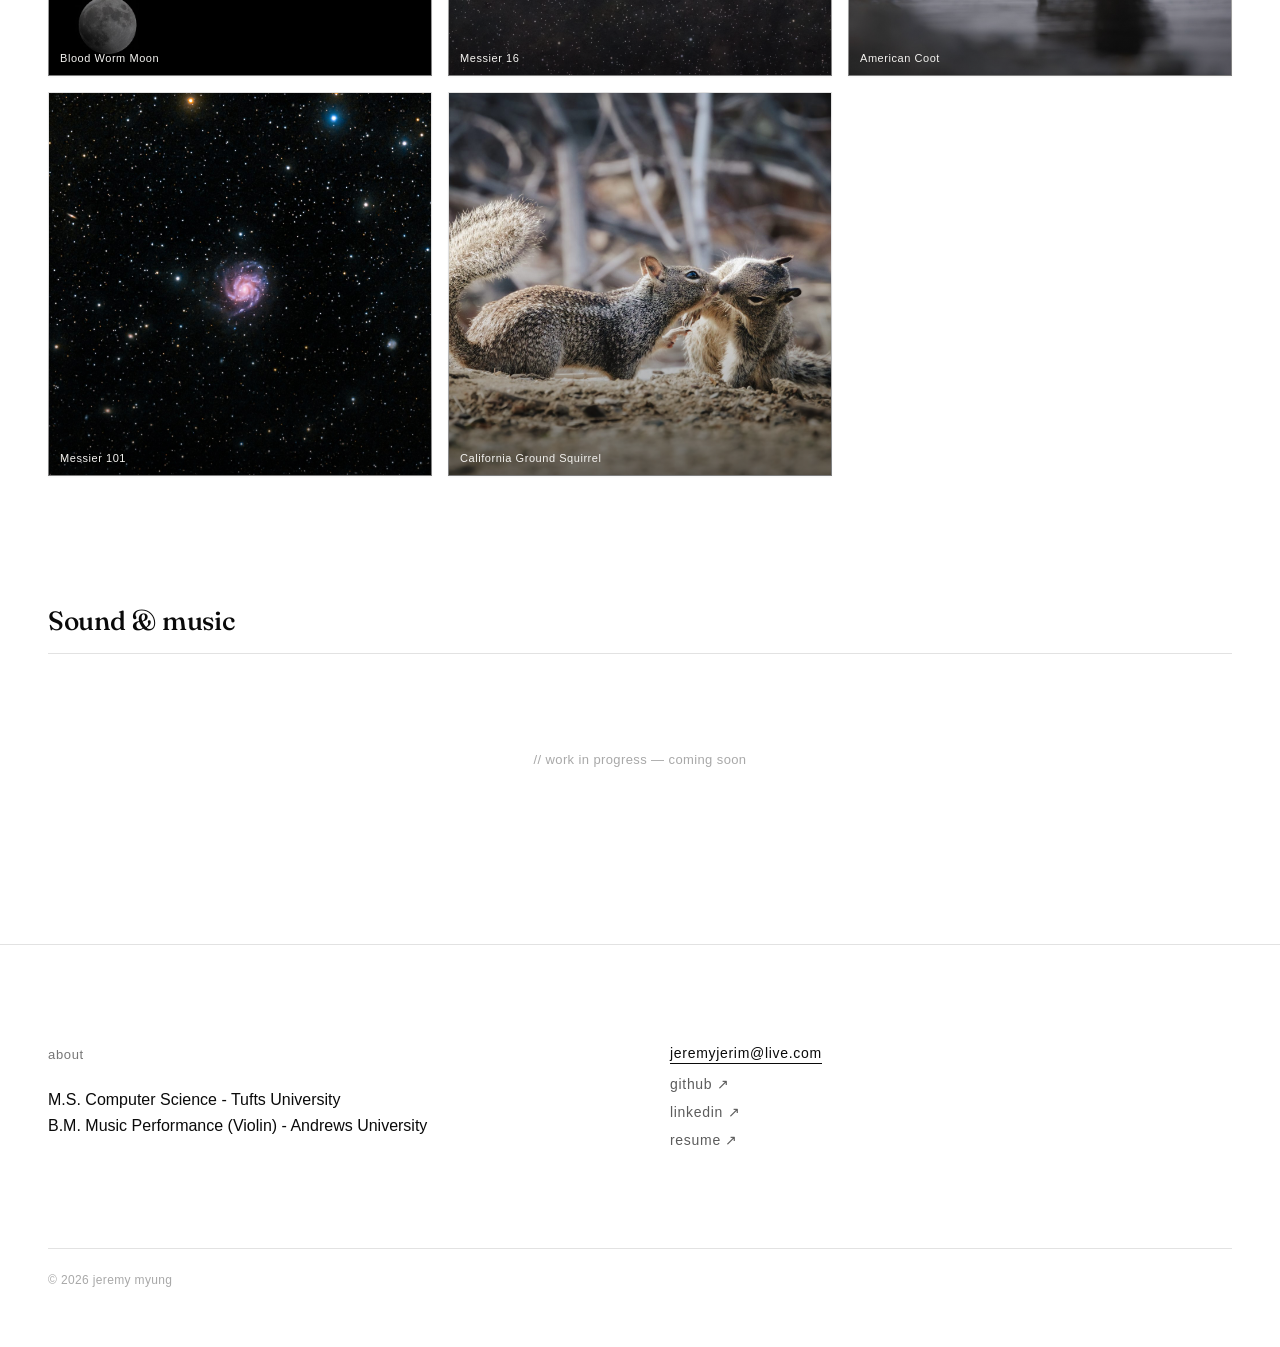
==== commit 1af40e24: "Editorial redesign: serif headings, true black/white, solid nav Addresses the "default AI portfolio"" ====
--- a/index.html
+++ b/index.html
@@ -12,7 +12,7 @@
     })();
   </script>
   <link rel="preconnect" href="https://fonts.googleapis.com">
-  <link href="https://fonts.googleapis.com/css2?family=Inter:wght@400;500;600;700&family=IBM+Plex+Mono:wght@400;500&display=swap" rel="stylesheet">
+  <link href="https://fonts.googleapis.com/css2?family=Fraunces:ital,wght@0,400;0,500;0,600;1,400&display=swap" rel="stylesheet">
   <link rel="stylesheet" href="style.css">
   <script src="projects.js" defer></script>
   <script src="about.js" defer></script>
--- a/style.css
+++ b/style.css
@@ -5,39 +5,35 @@
 }
 
 :root {
-  --bg: #fdfdfc;
-  --ink: #161513;
-  --muted: #8a8680;
-  --dim: #b0ada6;
-  --soft: #6b6862;
-  --border: #dbd7cf;
-  --hover-bg: #f7f6f3;
-  --nav-bg: rgba(253, 253, 252, 0.88);
-  --text-strong: #4a4740;
-  --ink-hover: #322f2a;
+  --bg: #ffffff;
+  --ink: #0a0a0a;
+  --muted: #767676;
+  --dim: #a8a8a8;
+  --soft: #5c5c5c;
+  --border: #e2e2e2;
+  --hover-bg: #f5f5f5;
+  --ink-hover: #000000;
   --accent: #a8563d;
   --content-max: 1400px;
   --edge-pad: clamp(24px, 4vw, 48px);
 }
 
 [data-theme="dark"] {
-  --bg: #1a1813;
-  --ink: #f1efe9;
-  --muted: #948f85;
-  --dim: #5c584f;
-  --soft: #b3ada2;
-  --border: #2e2b25;
-  --hover-bg: #1e1c17;
+  --bg: #0a0a0a;
+  --ink: #f5f5f5;
+  --muted: #8c8c8c;
+  --dim: #565656;
+  --soft: #b3b3b3;
+  --border: #262626;
+  --hover-bg: #161616;
+  --ink-hover: #ffffff;
   --accent: #dd9470;
-  --nav-bg: rgba(26, 24, 19, 0.88);
-  --text-strong: #d9d6cd;
-  --ink-hover: #ded9d0;
 }
 
 html { scroll-behavior: smooth; }
 
 body {
-  font-family: 'Inter', Helvetica, Arial, sans-serif;
+  font-family: -apple-system, BlinkMacSystemFont, 'Segoe UI', Roboto, Helvetica, Arial, sans-serif;
   background: var(--bg);
   color: var(--ink);
   min-height: 100vh;
@@ -55,7 +51,8 @@
 }
 
 .mono {
-  font-family: 'IBM Plex Mono', monospace;
+  font-family: -apple-system, BlinkMacSystemFont, 'Segoe UI', Roboto, Helvetica, Arial, sans-serif;
+  letter-spacing: 0.05em;
 }
 
 /* NAV */
@@ -63,9 +60,7 @@
   position: sticky;
   top: 0;
   z-index: 10;
-  background: var(--nav-bg);
-  backdrop-filter: blur(6px);
-  -webkit-backdrop-filter: blur(6px);
+  background: var(--bg);
   border-bottom: 1px solid var(--border);
 }
 
@@ -79,9 +74,9 @@
 }
 
 .nav-name {
-  font-family: 'IBM Plex Mono', monospace;
-  font-size: 14px;
-  letter-spacing: 0.02em;
+  font-family: 'Fraunces', Georgia, serif;
+  font-size: 16px;
+  letter-spacing: 0.01em;
 }
 
 .nav-brand {
@@ -111,8 +106,8 @@
   flex-wrap: wrap;
   align-items: center;
   gap: 12px 32px;
-  font-family: 'IBM Plex Mono', monospace;
-  font-size: 13px;
+  font-size: 13px;
+  letter-spacing: 0.03em;
   color: var(--soft);
 }
 
@@ -138,35 +133,6 @@
   color: var(--accent);
 }
 
-/* HERO */
-.hero {
-  padding: clamp(80px, 12vw, 140px) var(--edge-pad) clamp(70px, 8vw, 120px);
-  max-width: var(--content-max);
-  margin: 0 auto;
-}
-
-.hero h1 {
-  font-size: clamp(28px, 2vw + 20px, 42px);
-  font-weight: 500;
-  letter-spacing: -0.01em;
-  margin-bottom: 24px;
-}
-
-.hero-role {
-  font-size: 13px;
-  color: var(--muted);
-  margin-bottom: 24px;
-  letter-spacing: 0.03em;
-}
-
-.hero-bio {
-  font-size: clamp(16px, 0.3vw + 15px, 18px);
-  line-height: 1.6;
-  color: var(--text-strong);
-  max-width: 560px;
-  white-space: pre-line;
-}
-
 /* SECTIONS */
 .section {
   padding: 0 var(--edge-pad) clamp(80px, 10vw, 140px);
@@ -193,8 +159,9 @@
 }
 
 .section-header h2 {
-  font-size: clamp(20px, 0.5vw + 18px, 24px);
-  font-weight: 600;
+  font-family: 'Fraunces', Georgia, serif;
+  font-size: clamp(22px, 0.5vw + 20px, 27px);
+  font-weight: 500;
   letter-spacing: -0.01em;
 }
 
@@ -228,7 +195,8 @@
 }
 
 .project-title {
-  font-size: 24px;
+  font-family: 'Fraunces', Georgia, serif;
+  font-size: 25px;
   font-weight: 500;
   letter-spacing: -0.01em;
   margin-bottom: 6px;
@@ -300,8 +268,8 @@
   width: fit-content;
   margin: 24px auto 0;
   padding: 10px 20px;
-  font-family: 'IBM Plex Mono', monospace;
-  font-size: 13px;
+  font-size: 13px;
+  letter-spacing: 0.03em;
   color: var(--soft);
   background: none;
   border: 1px solid var(--border);
@@ -431,8 +399,8 @@
 footer {
   display: flex;
   justify-content: space-between;
-  font-family: 'IBM Plex Mono', monospace;
   font-size: 12px;
+  letter-spacing: 0.03em;
   color: var(--dim);
   padding-top: 24px;
   border-top: 1px solid var(--border);
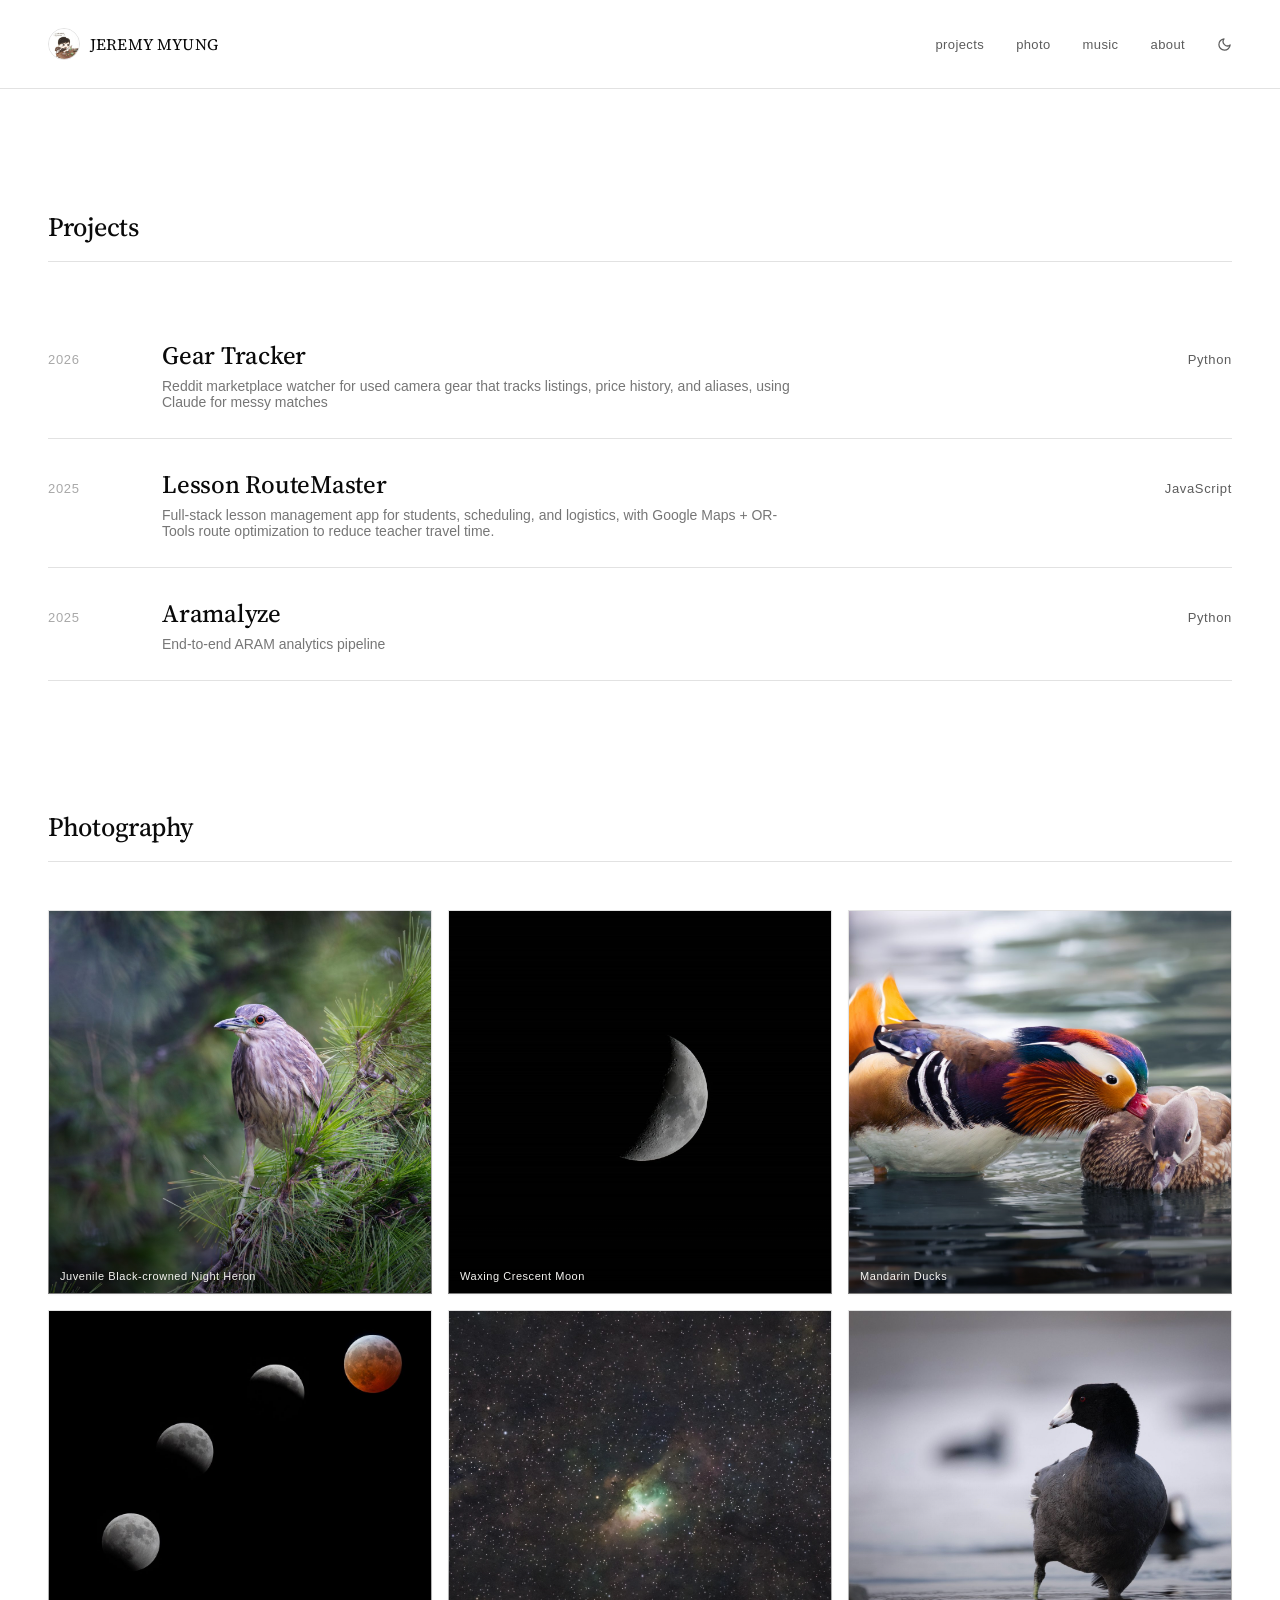
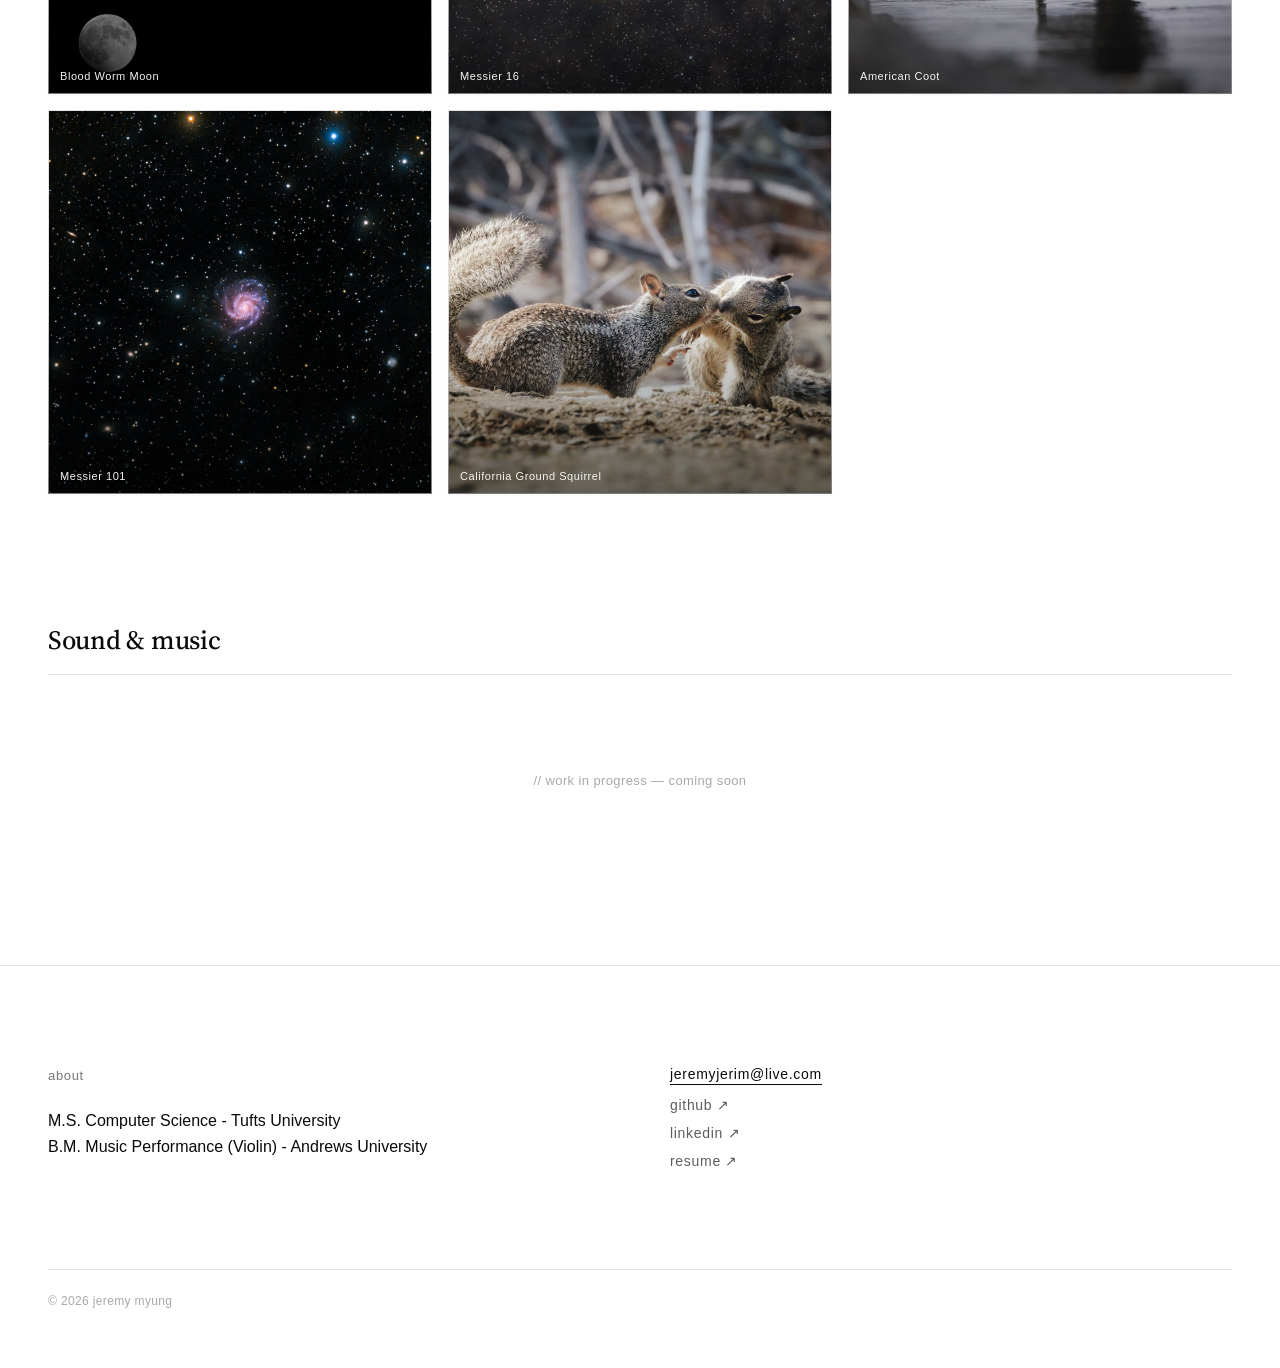
==== commit 38d4c7ed: "Swap Fraunces for Source Serif 4 Fraunces has itself become a recognizable "trendy indie portfolio s" ====
--- a/index.html
+++ b/index.html
@@ -12,7 +12,7 @@
     })();
   </script>
   <link rel="preconnect" href="https://fonts.googleapis.com">
-  <link href="https://fonts.googleapis.com/css2?family=Fraunces:ital,wght@0,400;0,500;0,600;1,400&display=swap" rel="stylesheet">
+  <link href="https://fonts.googleapis.com/css2?family=Source+Serif+4:wght@400;500;600&display=swap" rel="stylesheet">
   <link rel="stylesheet" href="style.css">
   <script src="projects.js" defer></script>
   <script src="about.js" defer></script>
--- a/style.css
+++ b/style.css
@@ -74,7 +74,7 @@
 }
 
 .nav-name {
-  font-family: 'Fraunces', Georgia, serif;
+  font-family: 'Source Serif 4', Georgia, serif;
   font-size: 16px;
   letter-spacing: 0.01em;
 }
@@ -159,7 +159,7 @@
 }
 
 .section-header h2 {
-  font-family: 'Fraunces', Georgia, serif;
+  font-family: 'Source Serif 4', Georgia, serif;
   font-size: clamp(22px, 0.5vw + 20px, 27px);
   font-weight: 500;
   letter-spacing: -0.01em;
@@ -195,7 +195,7 @@
 }
 
 .project-title {
-  font-family: 'Fraunces', Georgia, serif;
+  font-family: 'Source Serif 4', Georgia, serif;
   font-size: 25px;
   font-weight: 500;
   letter-spacing: -0.01em;
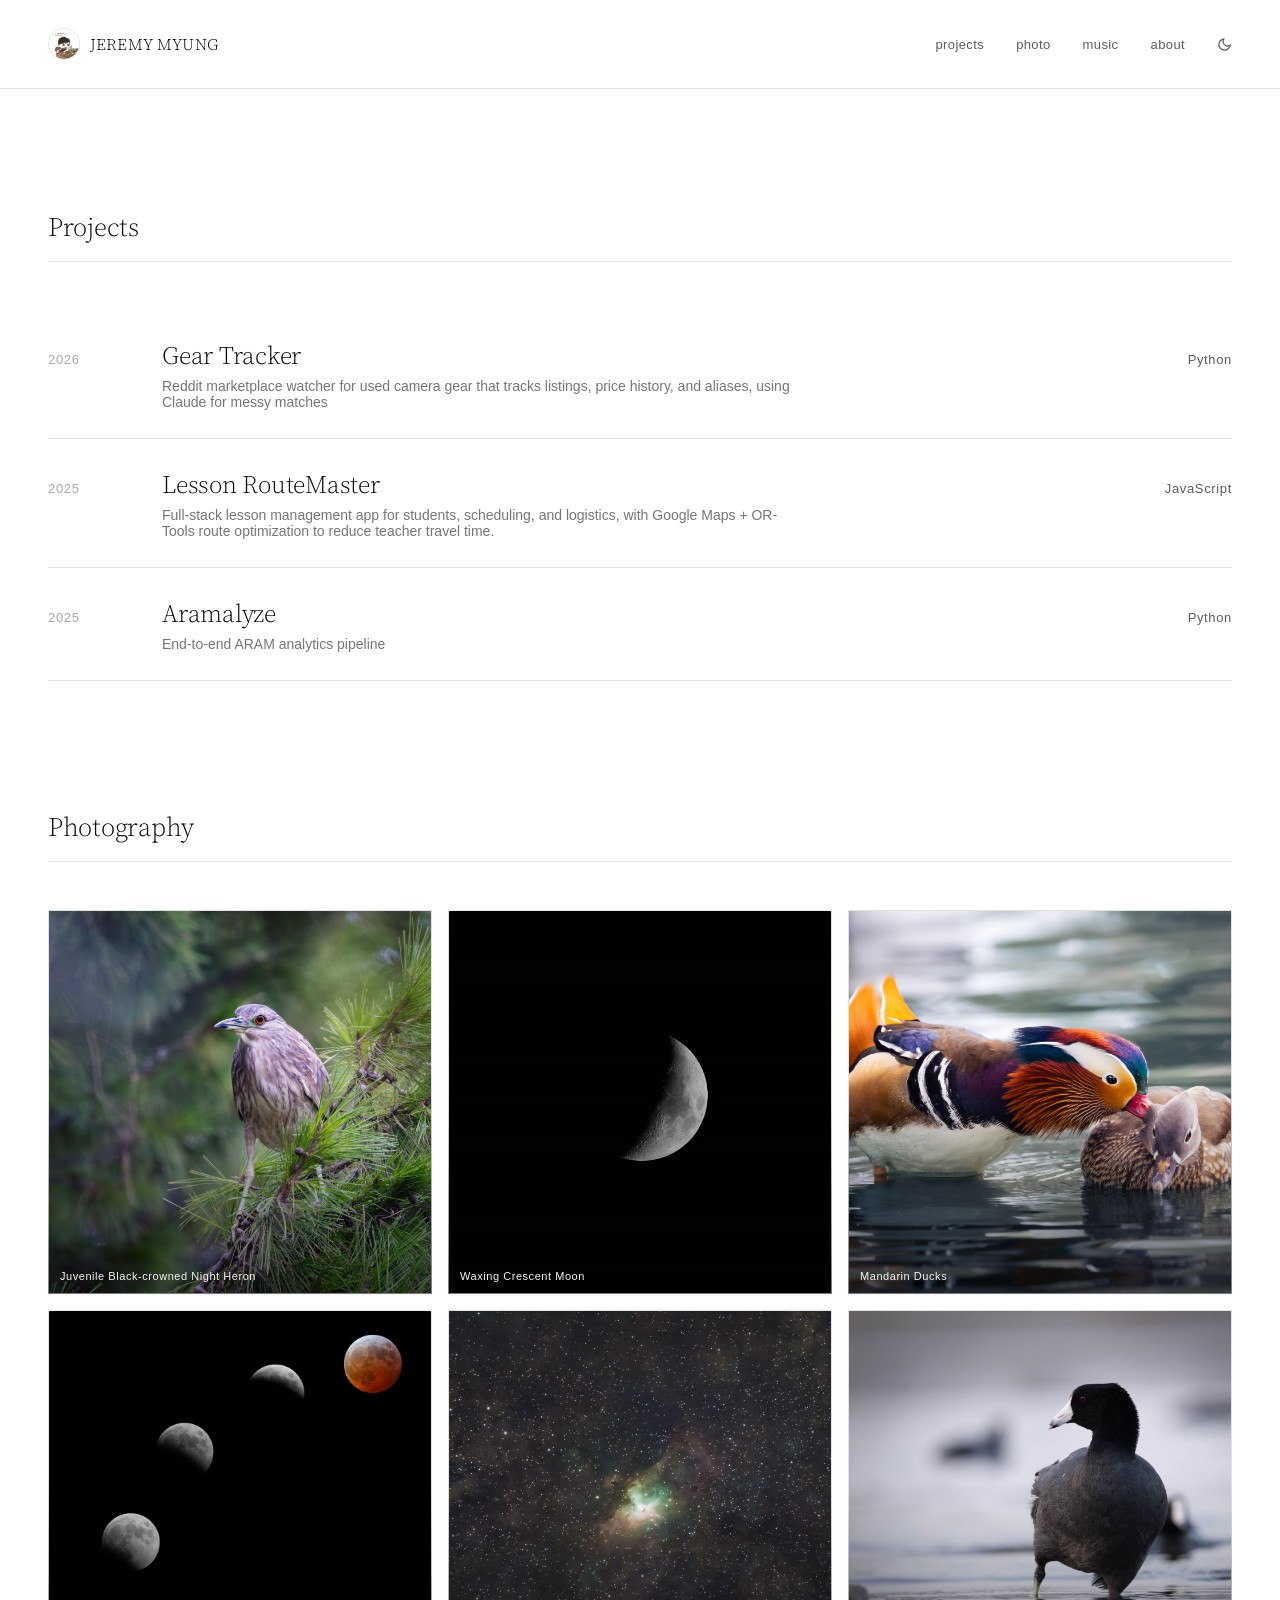
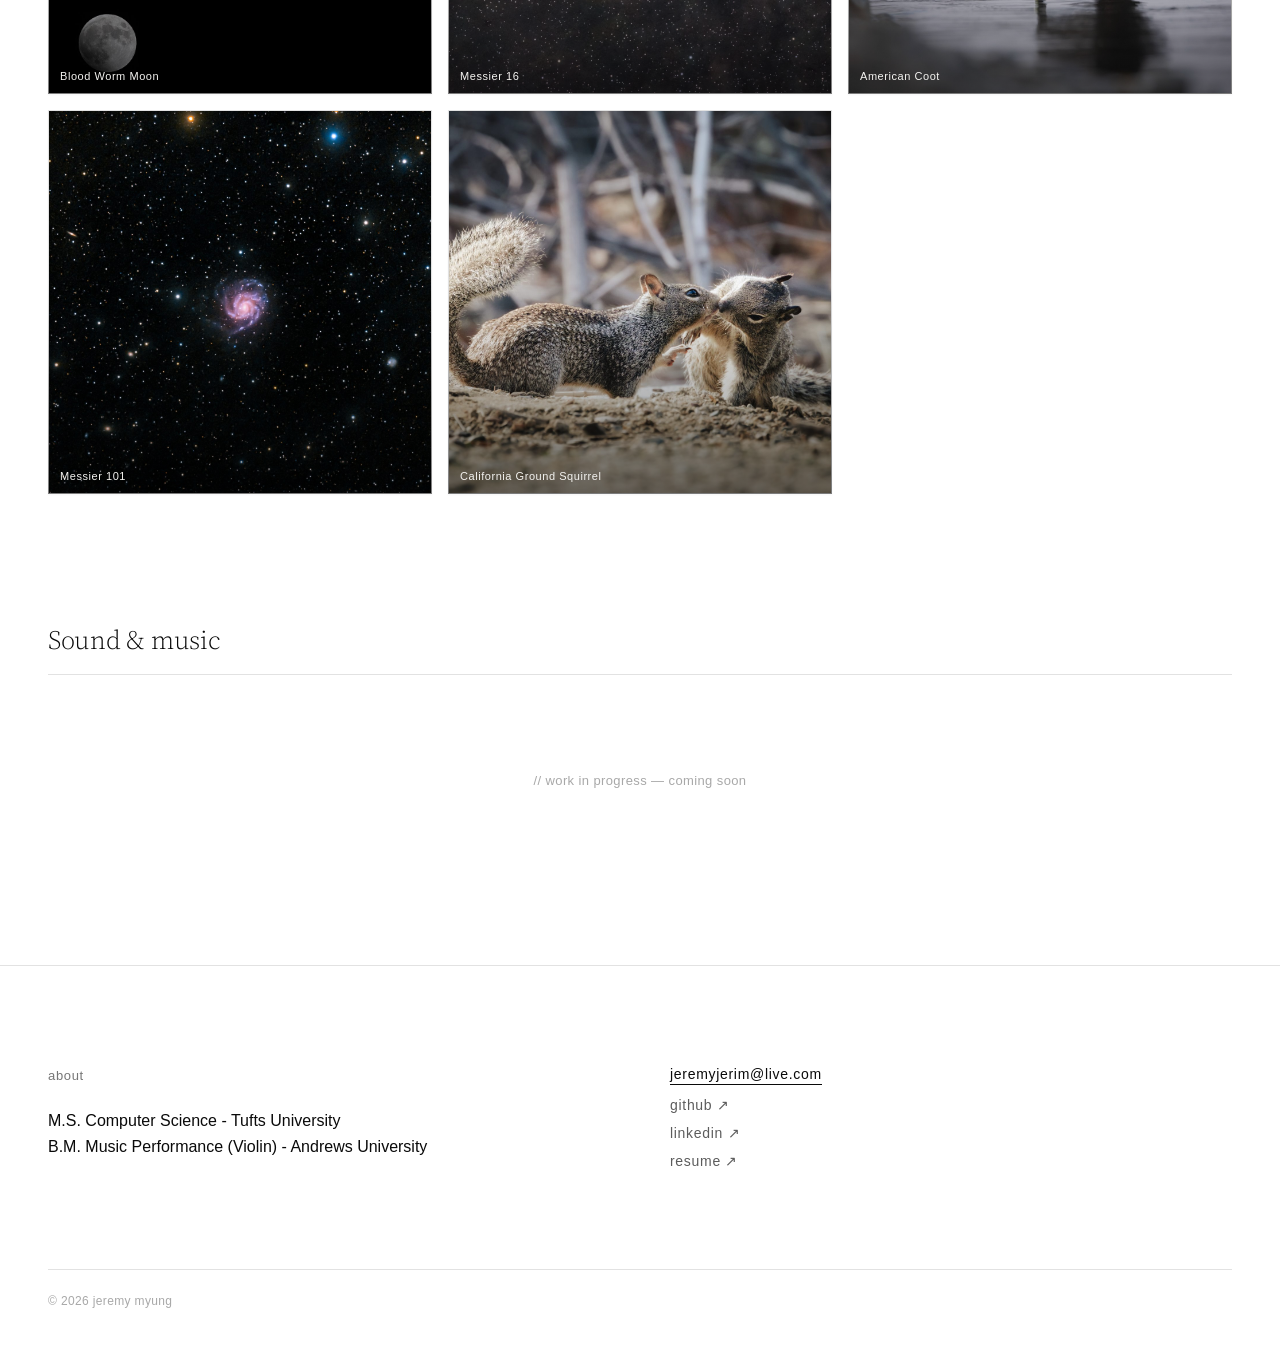
==== commit a220aa29: "Lighten Source Serif 4 headings to weight 300 Nav name, section headers, and project titles drop fro" ====
--- a/index.html
+++ b/index.html
@@ -12,7 +12,7 @@
     })();
   </script>
   <link rel="preconnect" href="https://fonts.googleapis.com">
-  <link href="https://fonts.googleapis.com/css2?family=Source+Serif+4:wght@400;500;600&display=swap" rel="stylesheet">
+  <link href="https://fonts.googleapis.com/css2?family=Source+Serif+4:wght@300;400&display=swap" rel="stylesheet">
   <link rel="stylesheet" href="style.css">
   <script src="projects.js" defer></script>
   <script src="about.js" defer></script>
--- a/style.css
+++ b/style.css
@@ -76,6 +76,7 @@
 .nav-name {
   font-family: 'Source Serif 4', Georgia, serif;
   font-size: 16px;
+  font-weight: 300;
   letter-spacing: 0.01em;
 }
 
@@ -161,7 +162,7 @@
 .section-header h2 {
   font-family: 'Source Serif 4', Georgia, serif;
   font-size: clamp(22px, 0.5vw + 20px, 27px);
-  font-weight: 500;
+  font-weight: 300;
   letter-spacing: -0.01em;
 }
 
@@ -197,7 +198,7 @@
 .project-title {
   font-family: 'Source Serif 4', Georgia, serif;
   font-size: 25px;
-  font-weight: 500;
+  font-weight: 300;
   letter-spacing: -0.01em;
   margin-bottom: 6px;
 }
